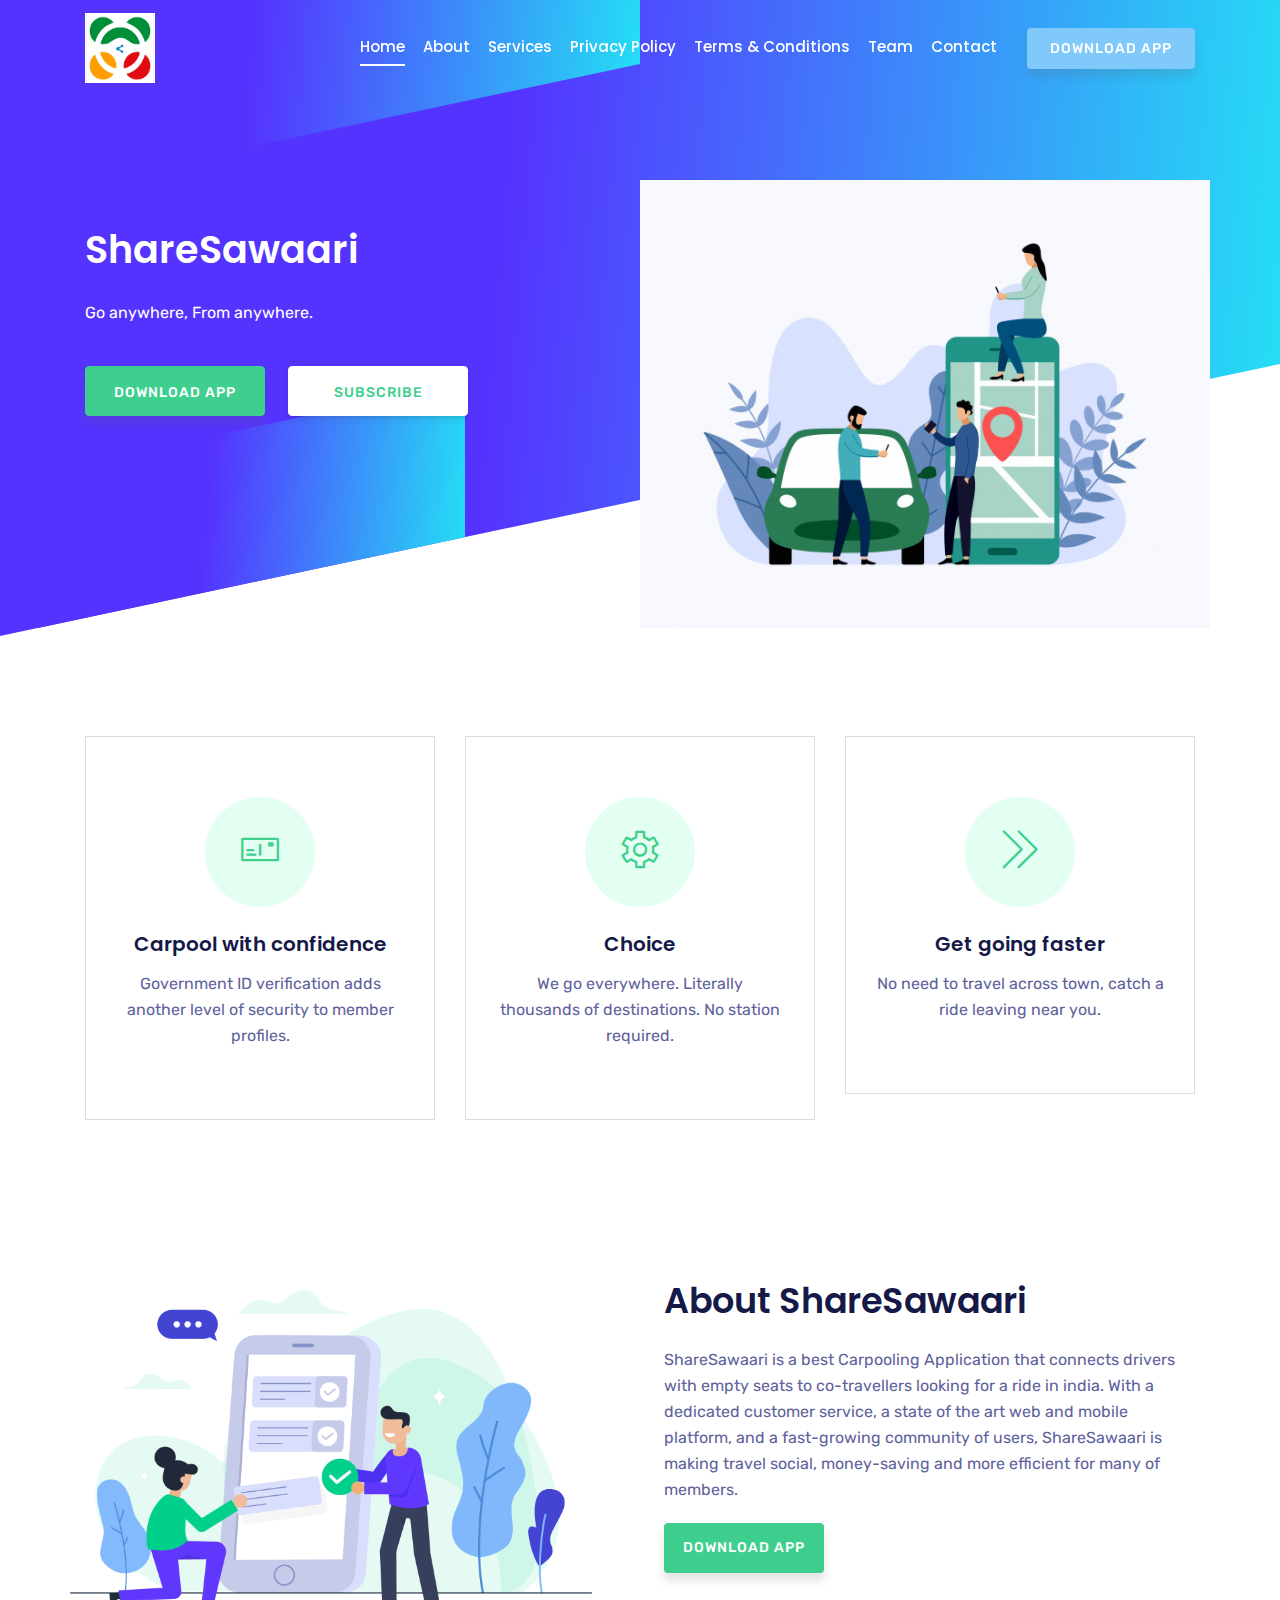
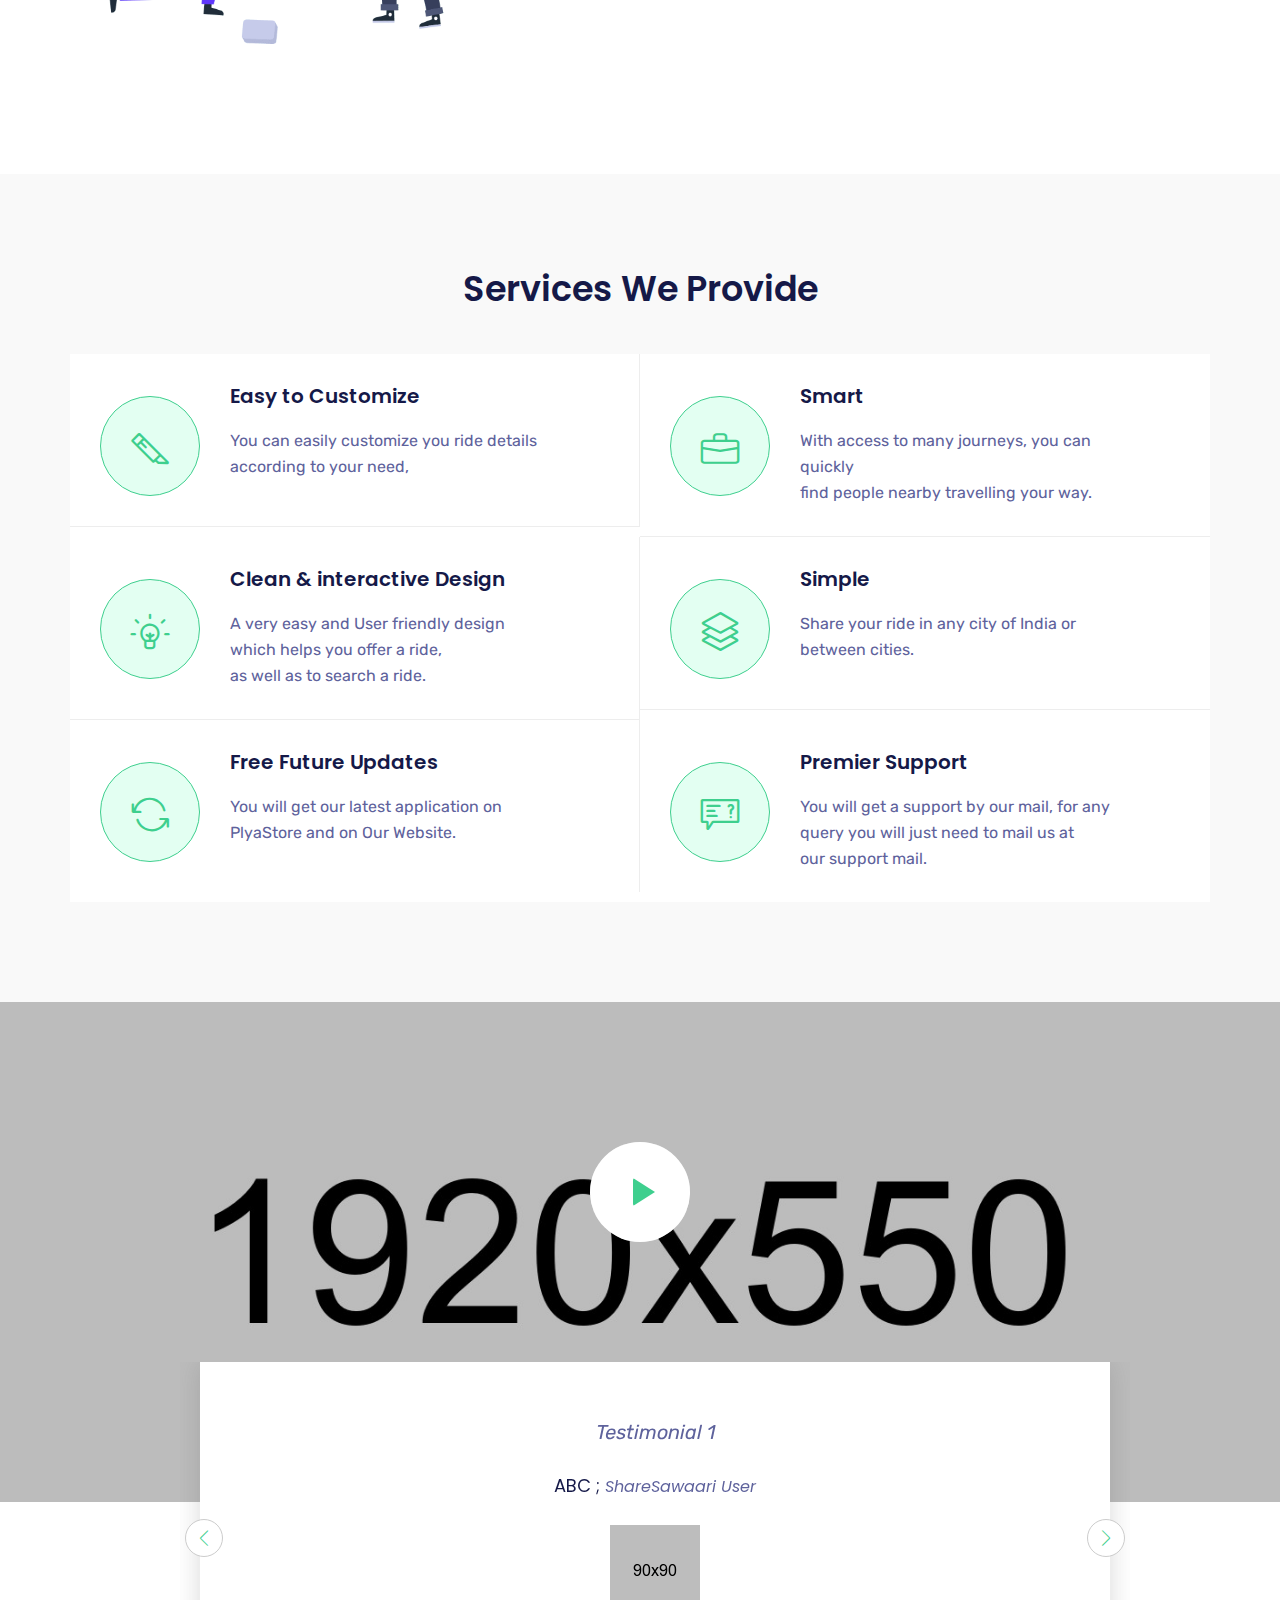
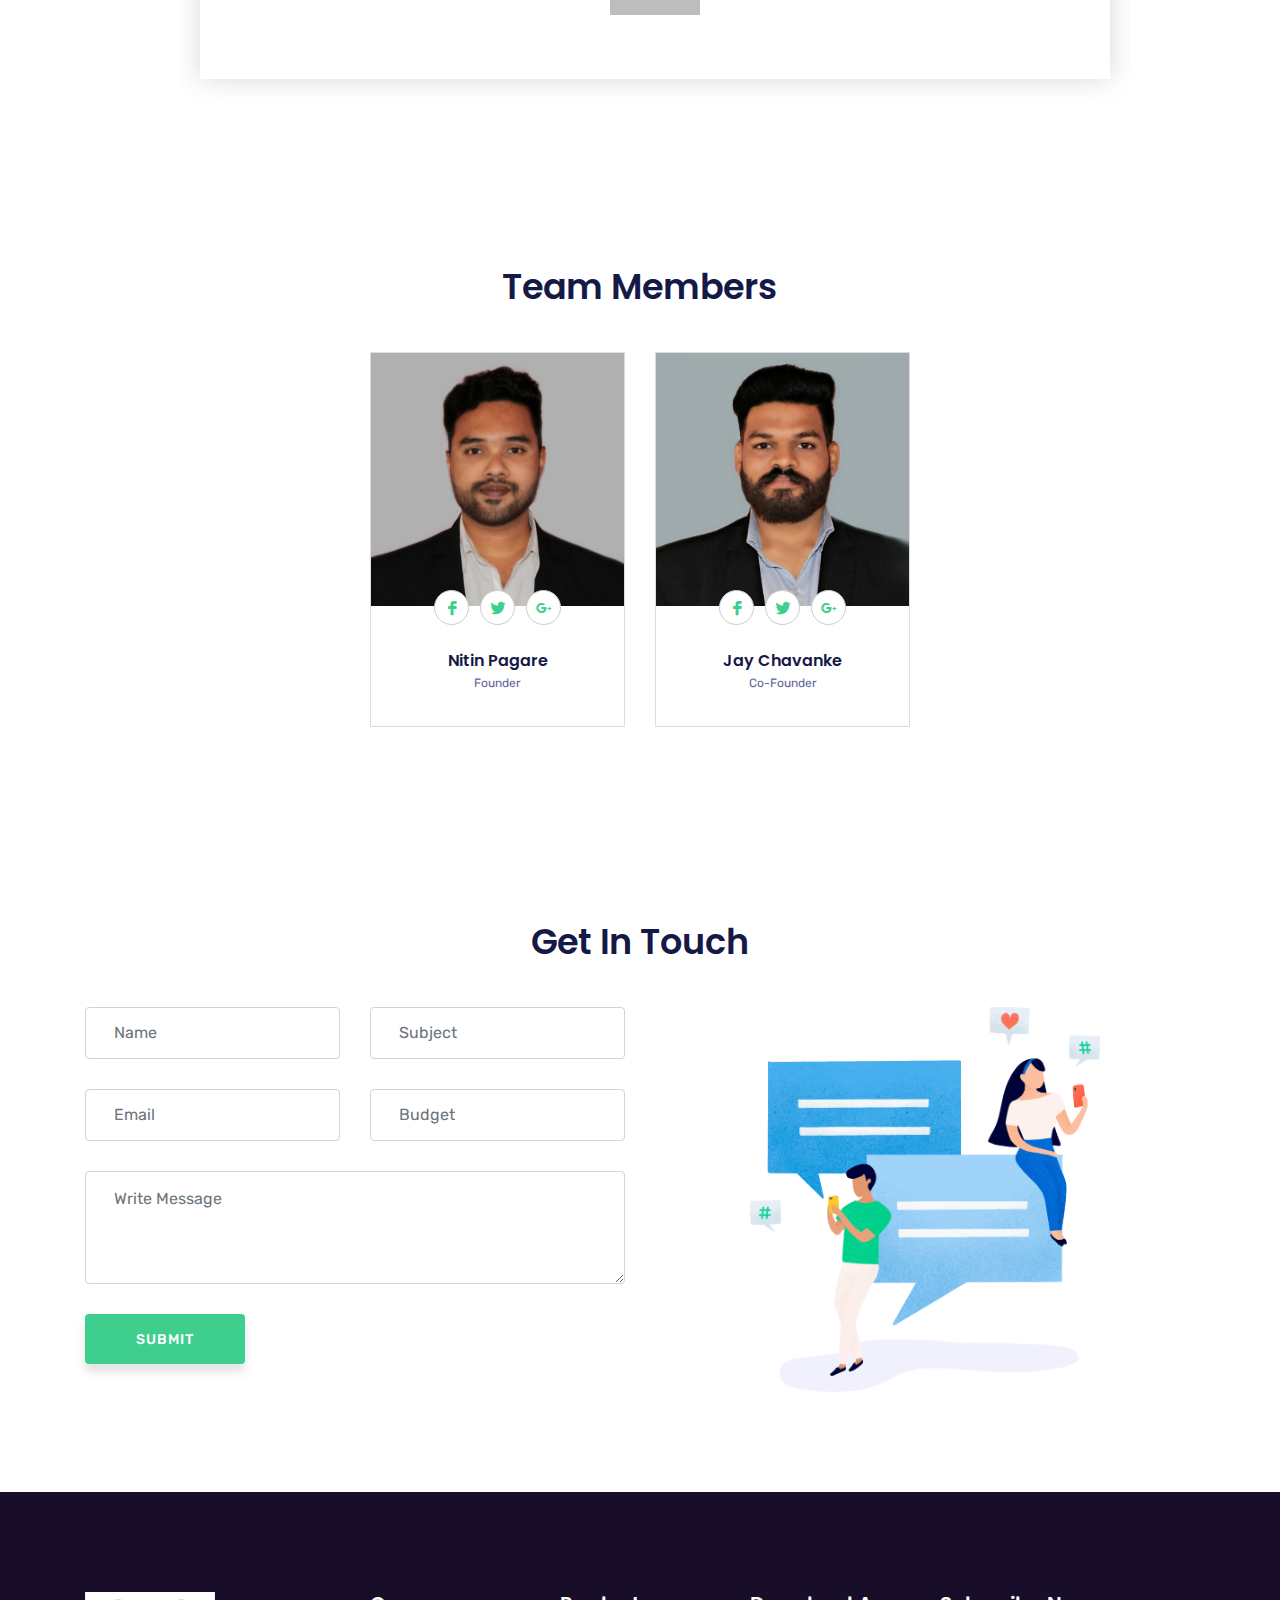
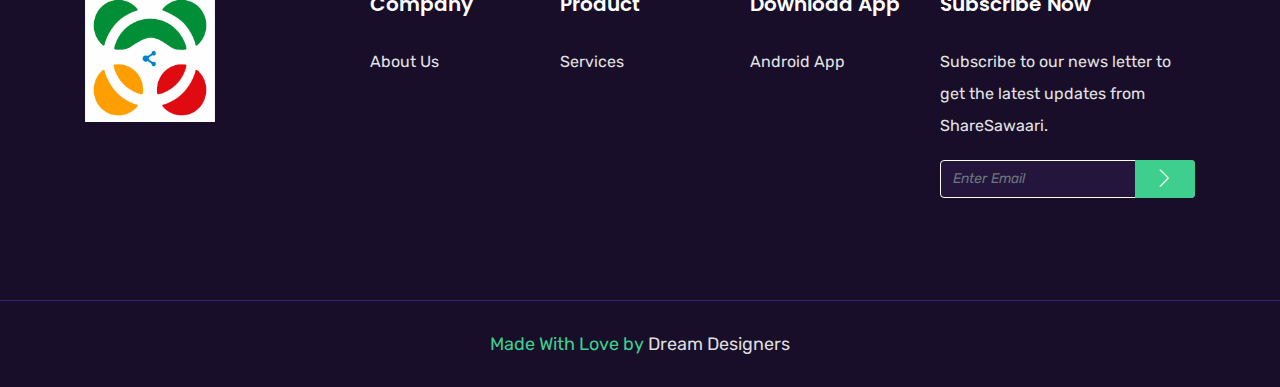
==== index.html @ f040a37f "Privacy Policy" ====
<!DOCTYPE html>
<html lang="en">
  <head>
    <!-- Required meta tags -->
    <meta charset="utf-8">
    <meta name="viewport" content="width=device-width, initial-scale=1, shrink-to-fit=no">
    <meta name="keywords" content="Bootstrap, Landing page, Template, Business, Service">
    <meta name="viewport" content="width=device-width, initial-scale=1, maximum-scale=1">
    <meta name="author" content="Grayrids">
    <title>ShareSawaari</title>
    <!--====== Favicon Icon ======-->
    <link rel="shortcut icon" href="img/Logo.jpg" type="image/png">
    <!-- Bootstrap CSS -->
    <link rel="stylesheet" href="css/bootstrap.min.css">
    <link rel="stylesheet" href="css/animate.css">
    <link rel="stylesheet" href="css/LineIcons.css">
    <link rel="stylesheet" href="css/owl.carousel.css">
    <link rel="stylesheet" href="css/owl.theme.css">
    <link rel="stylesheet" href="css/magnific-popup.css">
    <link rel="stylesheet" href="css/nivo-lightbox.css">
    <link rel="stylesheet" href="css/main.css">    
    <link rel="stylesheet" href="css/responsive.css">

  </head>
  
  <body>

    <!-- Header Section Start -->
    <header id="home" class="hero-area">    
      <div class="overlay">
        <span></span>
        <span></span>
      </div>
      <nav class="navbar navbar-expand-md bg-inverse fixed-top scrolling-navbar">
        <div class="container">
          <a href="index.html" class="navbar-brand"><img src="img/Logo.jpg" alt="ShareSawaari_Logo" height="70px" width="70px"></a>       
          <button class="navbar-toggler" type="button" data-toggle="collapse" data-target="#navbarCollapse" aria-controls="navbarCollapse" aria-expanded="false" aria-label="Toggle navigation">
            <i class="lni-menu"></i>
          </button>
          <div class="collapse navbar-collapse" id="navbarCollapse">
            <ul class="navbar-nav mr-auto w-100 justify-content-end">
              <li class="nav-item">
                <a class="nav-link page-scroll" href="#home">Home</a>
              </li>
              <li class="nav-item">
                <a class="nav-link page-scroll" href="#services">About</a>
              </li>  
              <li class="nav-item">
                <a class="nav-link page-scroll" href="#features">Services</a>
              </li>                            
              <li class="nav-item">
                <a class="nav-link page-scroll" href="#">Privacy Policy</a>
              </li>       
              <li class="nav-item">
                <a class="nav-link page-scroll" href="#">Terms & Conditions</a>
              </li>     
              <li class="nav-item">
                <a class="nav-link page-scroll" href="#team">Team</a>
              </li> 
              <!-- <li class="nav-item">
                <a class="nav-link page-scroll" href="#blog">Blog</a>
              </li>   -->
              <li class="nav-item">
                <a class="nav-link page-scroll" href="#contact">Contact</a>
              </li> 
              <li class="nav-item">
                <a class="btn btn-singin" href="#">Download App</a>
              </li>
            </ul>
          </div>
        </div>
      </nav>  
      <div class="container">      
        <div class="row space-100">
          <div class="col-lg-6 col-md-12 col-xs-12">
            <div class="contents">
              <h2 class="head-title">ShareSawaari</h2>
              <p>Go anywhere, From anywhere.</p>
              <div class="header-button">
                <a href="#" rel="nofollow" target="_blank" class="btn btn-border-filled">Download App</a>
                <a href="#footer-Content" rel="nofollow" target="" class="btn btn-border page-scroll">Subscribe</a>
              </div>
            </div>
          </div>
          <div class="col-lg-6 col-md-12 col-xs-12 p-0">
            <div class="intro-img">
              <img src="img/car-sharing-service-mobile-city-transportation-business-concept-illustration_114835-111.jpg" alt="">
            </div>            
          </div>
        </div> 
      </div>             
    </header>
    <!-- Header Section End --> 


    <!-- Services Section Start -->
    <section id="services" class="section">
      <div class="container">

        <div class="row">
          <!-- Start Col -->
          <div class="col-lg-4 col-md-6 col-xs-12">
            <div class="services-item text-center">
              <div class="icon">
                <i class="lni-postcard"></i>
              </div>
              <h4>Carpool with confidence</h4>
              <p>Government ID verification adds another level of security to member profiles.</p>
            </div>
          </div>
          <!-- End Col -->
          <!-- Start Col -->
          <div class="col-lg-4 col-md-6 col-xs-12">
            <div class="services-item text-center">
              <div class="icon">
                <i class="lni lni-cog"></i>
              </div>
              <h4>Choice</h4>
              <p>We go everywhere. Literally thousands of destinations. No station required.</p>
            </div>
          </div>
          <!-- End Col -->
          <!-- Start Col -->
          <div class="col-lg-4 col-md-6 col-xs-12">
            <div class="services-item text-center">
              <div class="icon">
              <i class="lni lni-angle-double-right"></i>
              </div>
              <h4>Get going faster</h4>
              <p>No need to travel across town, catch a ride leaving near you.</p>
            </div>
          </div>
          <!-- End Col -->

        </div>
      </div>
    </section>
    <!-- Services Section End -->



    <!-- Business Plan Section Start -->
    <section id="business-plan">
      <div class="container">

        <div class="row">
          <!-- Start Col -->
          <div class="col-lg-6 col-md-12 pl-0 pt-70 pr-5">
            <div class="business-item-img">
              <img src="img/business/business-img.png" class="img-fluid" alt="">
            </div>
          </div>
          <!-- End Col -->
          <!-- Start Col -->
          <div class="col-lg-6 col-md-12 pl-4">
            <div class="business-item-info">
              <h3>About ShareSawaari</h3>
              <p>ShareSawaari is a best Carpooling Application that connects drivers with empty seats to co-travellers looking for a ride in india. With a dedicated customer service, a state of the art web and mobile platform, and a fast-growing community of users, ShareSawaari is making travel social, money-saving and more efficient for many of members.</p>

              <a class="btn btn-common" href="#">Download App</a>
            </div>
          </div>
          <!-- End Col -->

        </div>
      </div>
    </section>
    <!-- Business Plan Section End -->



    <!-- Cool Fetatures Section Start -->
    <section id="features" class="section">
      <div class="container">
        <!-- Start Row -->
        <div class="row">
          <div class="col-lg-12">
            <div class="features-text section-header text-center">  
              <div>   
                <h2 class="section-title">Services We Provide</h2>
                <div class="desc-text">
                  <p></p>
                </div>
              </div> 
            </div>
          </div>

        </div>
        <!-- End Row -->
        <!-- Start Row -->
        <div class="row featured-bg">
         <!-- Start Col -->
          <div class="col-lg-6 col-md-6 col-xs-12 p-0">
             <!-- Start Fetatures -->
            <div class="feature-item featured-border1">
               <div class="feature-icon float-left">
                <i class="lni lni-slice"></i>
               </div>
               <div class="feature-info float-left">
                 <h4>Easy to Customize</h4>
                 <p>You can easily customize you ride details <br> according to your need,<br> </p>
               </div>
            </div>
            <!-- End Fetatures -->
          </div>
           <!-- End Col -->
          
         <!-- Start Col -->
          <div class="col-lg-6 col-md-6 col-xs-12 p-0">
             <!-- Start Fetatures -->
            <div class="feature-item featured-border2">
               <div class="feature-icon float-left">
                 <i class="lni-briefcase"></i>
               </div>
               <div class="feature-info float-left">
                 <h4>Smart</h4>
                 <p>With access to many journeys, you can quickly <br> find people nearby travelling your way.<br></p>
               </div>
            </div>
            <!-- End Fetatures -->
          </div>
           <!-- End Col -->
          
         <!-- Start Col -->
          <div class="col-lg-6 col-md-6 col-xs-12 p-0">
             <!-- Start Fetatures -->
            <div class="feature-item featured-border1">
               <div class="feature-icon float-left">
                 <i class="lni-invention"></i>
               </div>
               <div class="feature-info float-left">
                 <h4>Clean & interactive Design</h4>
                 <p>A very easy and User friendly design <br> which helps you offer a ride,<br> as well as to search a ride.</p>
               </div>
            </div>
            <!-- End Fetatures -->
          </div>
           <!-- End Col -->
          
         <!-- Start Col -->
          <div class="col-lg-6 col-md-6 col-xs-12 p-0">
             <!-- Start Fetatures -->
            <div class="feature-item featured-border2">
               <div class="feature-icon float-left">
                <i class="lni-layers"></i>
               </div>
               <div class="feature-info float-left">
                 <h4>Simple</h4>
                 <p>Share your ride in any city of India or <br> between cities. <br> </p>
                 <!-- Share your commute in any city of India or between cities.
                 If you have a car, split costs by offering carpools. If you don't have a car, use the system to find a carpool. -->
               </div>
            </div>
            <!-- End Fetatures -->
          </div>
           <!-- End Col -->
          
         <!-- Start Col -->
          <div class="col-lg-6 col-md-6 col-xs-12 p-0">
             <!-- Start Fetatures -->
            <div class="feature-item featured-border3">
               <div class="feature-icon float-left">
                 <i class="lni-reload"></i>
               </div>
               <div class="feature-info float-left">
                 <h4>Free Future Updates</h4>
                 <p>You will get our latest application on <br> PlyaStore and on Our Website. <br> </p>
               </div>
            </div>
            <!-- End Fetatures -->
          </div>
           <!-- End Col -->
          
         <!-- Start Col -->
          <div class="col-lg-6 col-md-6 col-xs-12 p-0">
             <!-- Start Fetatures -->
            <div class="feature-item">
               <div class="feature-icon float-left">
                 <i class="lni-support"></i>
               </div>
               <div class="feature-info float-left">
                 <h4>Premier Support</h4>
                 <p>You will get a support by our mail, for any <br> query you will just need to mail us at <br> our support mail.</p>
               </div>
            </div>
            <!-- End Fetatures -->
          </div>
           <!-- End Col -->
          

        </div>
        <!-- End Row -->
      </div>
    </section>
    <!-- Cool Fetatures Section End --> 


    <!-- Recent Showcase Section Start -->
    <!-- <section id="showcase">
      <div class="container-fluid right-position">
        <-- Start Row ->
        <div class="row gradient-bg">
          <div class="col-lg-12">
            <div class="showcase-text section-header text-center">  
              <div>   
                <h2 class="section-title">Recent Works</h2>
                <div class="desc-text">
                  <p>Lorem ipsum dolor sit amet, consectetur adipisicing elit, sed do</p>  
                  <p>eiusmod tempor incididunt ut labore et dolore.</p>
                </div>
              </div> 
            </div>
          </div>

        </div>
        <-- End Row ->
        <-- Start Row ->
        <div class="row justify-content-center showcase-area">
          <div class="col-lg-12 col-md-12 col-xs-12 pr-0">
            <div class="showcase-slider owl-carousel">
              <div class="item">
                <div class="screenshot-thumb">
                  <img src="img/showcase/01.jpg" class="img-fluid" alt="" />
                  <div class="hover-content text-center">
                    <div class="fancy-table">
                      <div class="table-cell">
                        <div class="single-text">
                          <p>Icon , Web</p>
                          <h5>Redesign Slack</h5>
                        </div>
                        <div class="zoom-icon">
                          <a class="lightbox" href="img/showcase/01.jpg"><i class="lni-zoom-in"></i></a>
                          <a href="#"><i class="lni-link"></i></a>
                        </div>
                      </div>
                    </div>
                  </div>

                </div>
              </div>
              <div class="item">
                <div class="screenshot-thumb">
                  <img src="img/showcase/02.jpg" class="img-fluid" alt="" />
                  <div class="hover-content text-center">
                    <div class="fancy-table">
                      <div class="table-cell">
                        <div class="single-text">
                          <p>Icon , Web</p>
                          <h5>Redesign Slack</h5>
                        </div>
                        <div class="zoom-icon">
                          <a class="lightbox" href="img/showcase/02.jpg"><i class="lni-zoom-in"></i></a>
                          <a href="#"><i class="lni-link"></i></a>
                        </div>
                      </div>
                    </div>
                  </div>
                </div>
              </div>
              <div class="item">
                <div class="screenshot-thumb">
                  <img src="img/showcase/03.jpg" class="img-fluid" alt="" />
                  <div class="hover-content text-center">
                    <div class="fancy-table">
                      <div class="table-cell">
                        <div class="single-text">
                          <p>Icon , Web</p>
                          <h5>Redesign Slack</h5>
                        </div>
                        <div class="zoom-icon">
                          <a class="lightbox" href="img/showcase/03.jpg"><i class="lni-zoom-in"></i></a>
                          <a href="#"><i class="lni-link"></i></a>
                        </div>
                      </div>
                    </div>
                  </div>
                </div>
              </div>
              <div class="item">
                <div class="screenshot-thumb">
                  <img src="img/showcase/04.jpg" class="img-fluid" alt="" />
                  <div class="hover-content text-center">
                    <div class="fancy-table">
                      <div class="table-cell">
                        <div class="single-text">
                          <p>Icon , Web</p>
                          <h5>Redesign Slack</h5>
                        </div>
                        <div class="zoom-icon">
                          <a class="lightbox" href="img/showcase/04.jpg"><i class="lni-zoom-in"></i></a>
                          <a href="#"><i class="lni-link"></i></a>
                        </div>
                      </div>
                    </div>
                  </div>
                </div>
              </div>
              <div class="item">
                <div class="screenshot-thumb">
                  <img src="img/showcase/05.jpg" class="img-fluid" alt="" />
                  <div class="hover-content text-center">
                    <div class="fancy-table">
                      <div class="table-cell">
                        <div class="single-text">
                          <p>Icon , Web</p>
                          <h5>Redesign Slack</h5>
                        </div>
                        <div class="zoom-icon">
                          <a class="lightbox" href="img/showcase/05.jpg"><i class="lni-zoom-in"></i></a>
                          <a href="#"><i class="lni-link"></i></a>
                        </div>
                      </div>
                    </div>
                  </div>
                </div>
              </div>
              <div class="item">
                <div class="screenshot-thumb">
                  <img src="img/showcase/01.jpg" class="img-fluid" alt="" />
                  <div class="hover-content text-center">
                    <div class="fancy-table">
                      <div class="table-cell">
                        <div class="single-text">
                          <p>Icon , Web</p>
                          <h5>Redesign Slack</h5>
                        </div>
                        <div class="zoom-icon">
                          <a class="lightbox" href="img/showcase/01.jpg"><i class="lni-zoom-in"></i></a>
                          <a href="#"><i class="lni-link"></i></a>
                        </div>
                      </div>
                    </div>
                  </div>

                </div>
              </div>
              <div class="item">
                <div class="screenshot-thumb">
                  <img src="img/showcase/02.jpg" class="img-fluid" alt="" />
                  <div class="hover-content text-center">
                    <div class="fancy-table">
                      <div class="table-cell">
                        <div class="single-text">
                          <p>Icon , Web</p>
                          <h5>Redesign Slack</h5>
                        </div>
                        <div class="zoom-icon">
                          <a class="lightbox" href="img/showcase/02.jpg"><i class="lni-zoom-in"></i></a>
                          <a href="#"><i class="lni-link"></i></a>
                        </div>
                      </div>
                    </div>
                  </div>
                </div>
              </div>
              <div class="item">
                <div class="screenshot-thumb">
                  <img src="img/showcase/03.jpg" class="img-fluid" alt="" />
                  <div class="hover-content text-center">
                    <div class="fancy-table">
                      <div class="table-cell">
                        <div class="single-text">
                          <p>Icon , Web</p>
                          <h5>Redesign Slack</h5>
                        </div>
                        <div class="zoom-icon">
                          <a class="lightbox" href="img/showcase/03.jpg"><i class="lni-zoom-in"></i></a>
                          <a href="#"><i class="lni-link"></i></a>
                        </div>
                      </div>
                    </div>
                  </div>
                </div>
              </div>
              <div class="item">
                <div class="screenshot-thumb">
                  <img src="img/showcase/04.jpg" class="img-fluid" alt="" />
                  <div class="hover-content text-center">
                    <div class="fancy-table">
                      <div class="table-cell">
                        <div class="single-text">
                          <p>Icon , Web</p>
                          <h5>Redesign Slack</h5>
                        </div>
                        <div class="zoom-icon">
                          <a class="lightbox" href="img/showcase/04.jpg"><i class="lni-zoom-in"></i></a>
                          <a href="#"><i class="lni-link"></i></a>
                        </div>
                      </div>
                    </div>
                  </div>
                </div>
              </div>
              <div class="item">
                <div class="screenshot-thumb">
                  <img src="img/showcase/05.jpg" class="img-fluid" alt="" />
                  <div class="hover-content text-center">
                    <div class="fancy-table">
                      <div class="table-cell">
                        <div class="single-text">
                          <p>Icon , Web</p>
                          <h5>Redesign Slack</h5>
                        </div>
                        <div class="zoom-icon">
                          <a class="lightbox" href="img/showcase/05.jpg"><i class="lni-zoom-in"></i></a>
                          <a href="#"><i class="lni-link"></i></a>
                        </div>
                      </div>
                    </div>
                  </div>
                </div>
              </div>
              <div class="item">
                <div class="screenshot-thumb">
                  <img src="img/showcase/01.jpg" class="img-fluid" alt="" />
                  <div class="hover-content text-center">
                    <div class="fancy-table">
                      <div class="table-cell">
                        <div class="single-text">
                          <p>Icon , Web</p>
                          <h5>Redesign Slack</h5>
                        </div>
                        <div class="zoom-icon">
                          <a class="lightbox" href="img/showcase/01.jpg"><i class="lni-zoom-in"></i></a>
                          <a href="#"><i class="lni-link"></i></a>
                        </div>
                      </div>
                    </div>
                  </div>

                </div>
              </div>
              <div class="item">
                <div class="screenshot-thumb">
                  <img src="img/showcase/02.jpg" class="img-fluid" alt="" />
                  <div class="hover-content text-center">
                    <div class="fancy-table">
                      <div class="table-cell">
                        <div class="single-text">
                          <p>Icon , Web</p>
                          <h5>Redesign Slack</h5>
                        </div>
                        <div class="zoom-icon">
                          <a class="lightbox" href="img/showcase/01.jpg"><i class="lni-zoom-in"></i></a>
                          <a href="#"><i class="lni-link"></i></a>
                        </div>
                      </div>
                    </div>
                  </div>
                </div>
              </div>
              <div class="item">
                <div class="screenshot-thumb">
                  <img src="img/showcase/03.jpg" class="img-fluid" alt="" />
                  <div class="hover-content text-center">
                    <div class="fancy-table">
                      <div class="table-cell">
                        <div class="single-text">
                          <p>Icon , Web</p>
                          <h5>Redesign Slack</h5>
                        </div>
                        <div class="zoom-icon">
                          <a class="lightbox" href="img/showcase/01.jpg"><i class="lni-zoom-in"></i></a>
                          <a href="#"><i class="lni-link"></i></a>
                        </div>
                      </div>
                    </div>
                  </div>
                </div>
              </div>
              <div class="item">
                <div class="screenshot-thumb">
                  <img src="img/showcase/04.jpg" class="img-fluid" alt="" />
                  <div class="hover-content text-center">
                    <div class="fancy-table">
                      <div class="table-cell">
                        <div class="single-text">
                          <p>Icon , Web</p>
                          <h5>Redesign Slack</h5>
                        </div>
                        <div class="zoom-icon">
                          <a class="lightbox" href="img/showcase/01.jpg"><i class="lni-zoom-in"></i></a>
                          <a href="#"><i class="lni-link"></i></a>
                        </div>
                      </div>
                    </div>
                  </div>
                </div>
              </div>
              <div class="item">
                <div class="screenshot-thumb">
                  <img src="img/showcase/05.jpg" class="img-fluid" alt="" />
                  <div class="hover-content text-center">
                    <div class="fancy-table">
                      <div class="table-cell">
                        <div class="single-text">
                          <p>Icon , Web</p>
                          <h5>Redesign Slack</h5>
                        </div>
                        <div class="zoom-icon">
                          <a class="lightbox" href="img/showcase/01.jpg"><i class="lni-zoom-in"></i></a>
                          <a href="#"><i class="lni-link"></i></a>
                        </div>
                      </div>
                    </div>
                  </div>
                </div>
              </div>
              <div class="item">
                <div class="screenshot-thumb">
                  <img src="img/showcase/01.jpg" class="img-fluid" alt="" />
                  <div class="hover-content text-center">
                    <div class="fancy-table">
                      <div class="table-cell">
                        <div class="single-text">
                          <p>Icon , Web</p>
                          <h5>Redesign Slack</h5>
                        </div>
                        <div class="zoom-icon">
                          <a class="lightbox" href="img/showcase/01.jpg"><i class="lni-zoom-in"></i></a>
                          <a href="#"><i class="lni-link"></i></a>
                        </div>
                      </div>
                    </div>
                  </div>

                </div>
              </div>
              <div class="item">
                <div class="screenshot-thumb">
                  <img src="img/showcase/02.jpg" class="img-fluid" alt="" />
                  <div class="hover-content text-center">
                    <div class="fancy-table">
                      <div class="table-cell">
                        <div class="single-text">
                          <p>Icon , Web</p>
                          <h5>Redesign Slack</h5>
                        </div>
                        <div class="zoom-icon">
                          <a class="lightbox" href="img/showcase/01.jpg"><i class="lni-zoom-in"></i></a>
                          <a href="#"><i class="lni-link"></i></a>
                        </div>
                      </div>
                    </div>
                  </div>
                </div>
              </div>
              <div class="item">
                <div class="screenshot-thumb">
                  <img src="img/showcase/03.jpg" class="img-fluid" alt="" />
                  <div class="hover-content text-center">
                    <div class="fancy-table">
                      <div class="table-cell">
                        <div class="single-text">
                          <p>Icon , Web</p>
                          <h5>Redesign Slack</h5>
                        </div>
                        <div class="zoom-icon">
                          <a class="lightbox" href="img/showcase/01.jpg"><i class="lni-zoom-in"></i></a>
                          <a href="#"><i class="lni-link"></i></a>
                        </div>
                      </div>
                    </div>
                  </div>
                </div>
              </div>
              <div class="item">
                <div class="screenshot-thumb">
                  <img src="img/showcase/04.jpg" class="img-fluid" alt="" />
                  <div class="hover-content text-center">
                    <div class="fancy-table">
                      <div class="table-cell">
                        <div class="single-text">
                          <p>Icon , Web</p>
                          <h5>Redesign Slack</h5>
                        </div>
                        <div class="zoom-icon">
                          <a class="lightbox" href="img/showcase/01.jpg"><i class="lni-zoom-in"></i></a>
                          <a href="#"><i class="lni-link"></i></a>
                        </div>
                      </div>
                    </div>
                  </div>
                </div>
              </div>
              <div class="item">
                <div class="screenshot-thumb">
                  <img src="img/showcase/05.jpg" class="img-fluid" alt="" />
                  <div class="hover-content text-center">
                    <div class="fancy-table">
                      <div class="table-cell">
                        <div class="single-text">
                          <p>Icon , Web</p>
                          <h5>Redesign Slack</h5>
                        </div>
                        <div class="zoom-icon">
                          <a class="lightbox" href="img/showcase/01.jpg"><i class="lni-zoom-in"></i></a>
                          <a href="#"><i class="lni-link"></i></a>
                        </div>
                      </div>
                    </div>
                  </div>
                </div>
              </div>
             

              
            </div>
          </div>
        </div>
        <-- End Row ->
      </div>
    </section> -->
    <!-- Recent Showcase Section End --> 

    <!-- Our Pricing Plan Section Start -->
    <!-- <section id="pricing" class="section">
      <div class="container">
        <-- Start Row ->
        <div class="row">
          <div class="col-lg-12">
            <div class="pricing-text section-header text-center">  
              <div>   
                <h2 class="section-title">Pricing Plans</h2>
                <div class="desc-text">
                  <p>Lorem ipsum dolor sit amet, consectetur adipisicing elit, sed do</p>  
                  <p>eiusmod tempor incididunt ut labore et dolore.</p>
                </div>
              </div> 
            </div>
          </div>

        </div>
        <-- End Row ->
        <!- Start Row ->
        <div class="row pricing-tables">
         <--  Start Col ->
          <div class="col-lg-4 col-md-4 col-xs-12">
            <div class="pricing-table text-center">
              <div class="pricing-details">
                <h3>Free</h3>
                <h1><span>$</span>00</h1>
                <ul>
                  <li>Free Instalation</li>
                  <li>500MB Storage</li>
                  <li>Single User</li>
                  <li>5 GB Bandwith</li>
                  <li>Minimal Features</li>
                  <li>No Dashboard</li>
                </ul>
              </div>
              <div class="plan-button">
                <a href="#" class="btn btn-border">Purchase</a>
              </div>
            </div>
          </div>
           <!-  End Col ->
         <--  Start Col ->
          <div class="col-lg-4 col-md-4 col-xs-12">
            <div class="pricing-table text-center">
              <div class="pricing-details">
                <h3>standard</h3>
                <h1><span>$</span>19.99</h1>
                <ul>
                  <li>Free Instalation</li>
                  <li>2 GB Storage</li>
                  <li>Upto 2 users</li>
                  <li>50 GB Bandwith</li>
                  <li>All Features</li>
                  <li>Sales Dashboard</li>                  
                </ul>
              </div>
              <div class="plan-button">
                <a href="#" class="btn btn-common">Purchase</a>
              </div>
            </div>
          </div>
           <--  End Col ->
         <--  Start Col ->
          <div class="col-lg-4 col-md-4 col-xs-12">
            <div class="pricing-table text-center">
              <div class="pricing-details">
                <h3>Business</h3>
                <h1><span>$</span>29.99</h1>
                <ul>
                  <li>Free Instalation</li>
                  <li>5 GB Storage</li>
                  <li>Upto 4 users</li>
                  <li>100 GB Bandwith</li>
                  <li>All Features</li>
                  <li>Sales Dashboard</li>
                </ul>
              </div>
              <div class="plan-button">
                <a href="#" class="btn btn-border">Purchase</a>
              </div>
            </div>
          </div>
           <--  End Col ->

        </div>
        !-- End Row ->
      </div>
    </section> -->
    <!-- Our Pricing Plan Section End --> 

    <!-- Client Testimoninals Section Start -->
    <section id="testimonial" class="section">
      <div class="container right-position">
        <!-- Start Row -->
        <div class="row">
          <div class="col-md-12 col-sm-12">
            <div class="video-promo-content text-center">

              <a id="play-video" class="video-play-button video-popup" href="#youtube">
                <span></span>
              </a>

            </div>
          </div>
        </div>
        <!-- End Row -->
        <!-- Start Row -->
        <div class="row justify-content-center testimonial-area">
          <div class="col-lg-10 col-md-12 col-sm-12 col-xs-12 pr-20 pl-20" style="overflow: hidden;padding-bottom: 60px">
            <div id="client-testimonial" class="text-center owl-carousel">
              <!-- <div class="item">
                <div class="testimonial-item">
                  <div class="content-inner">
                    <p class="description">Appropriately implement one-to-one catalysts for change <br> vis-a-vis wireless catalysts for change. Enthusiastically architect <br> adaptive e-tailers after sustainable total linkage. Appropriately <br> implement one-to-one catalysts for change.</p>
                    <div class="author-info">
                      <h5>Tahmina Anny ; <span> UIdeck Customer</span></h5>
                    </div>
                  </div>
                  <div class="client-thumb">
                    <img src="img/testimonial/01.png" alt="">
                  </div>
                </div>
              </div>
              <div class="item">
                <div class="testimonial-item">
                  <div class="content-inner">
                    <p class="description">Appropriately implement one-to-one catalysts for change <br> vis-a-vis wireless catalysts for change. Enthusiastically architect <br> adaptive e-tailers after sustainable total linkage. Appropriately <br> implement one-to-one catalysts for change.</p>
                    <div class="author-info">
                      <h5>Tahmina Anny ; <span> UIdeck Customer</span></h5>
                    </div>
                  </div>
                  <div class="client-thumb">
                    <img src="img/testimonial/01.png" alt="">
                  </div>
                </div>
              </div>
              <div class="item">
                <div class="testimonial-item">
                  <div class="content-inner">
                    <p class="description">Appropriately implement one-to-one catalysts for change <br> vis-a-vis wireless catalysts for change. Enthusiastically architect <br> adaptive e-tailers after sustainable total linkage. Appropriately <br> implement one-to-one catalysts for change.</p>
                    <div class="author-info">
                      <h5>Tahmina Anny ; <span> UIdeck Customer</span></h5>
                    </div>
                  </div>
                  <div class="client-thumb">
                    <img src="img/testimonial/01.png" alt="">
                  </div>
                </div>
              </div>
              <div class="item">
                <div class="testimonial-item">
                  <div class="content-inner">
                    <p class="description">Appropriately implement one-to-one catalysts for change <br> vis-a-vis wireless catalysts for change. Enthusiastically architect <br> adaptive e-tailers after sustainable total linkage. Appropriately <br> implement one-to-one catalysts for change.</p>
                    <div class="author-info">
                      <h5>Tahmina Anny ; <span> UIdeck Customer</span></h5>
                    </div>
                  </div>
                  <div class="client-thumb">
                    <img src="img/testimonial/01.png" alt="">
                  </div>
                </div>
              </div> -->
              <div class="item">
                <div class="testimonial-item">
                  <div class="content-inner">
                    <p class="description">Testimonial 1</p>
                    <div class="author-info">
                      <h5>ABC ; <span> ShareSawaari User</span></h5>
                    </div>
                  </div>
                  <div class="client-thumb">
                    <img src="img/testimonial/01.png" alt="">
                  </div>
                </div>
              </div>
              <div class="item">
                <div class="testimonial-item">
                  <div class="content-inner">
                    <p class="description">Testimonial 2</p>
                    <div class="author-info">
                      <h5>XYZ ; <span> ShareSawaari User</span></h5>
                    </div>
                  </div>
                  <div class="client-thumb">
                    <img src="img/testimonial/01.png" alt="">
                  </div>
                </div>
              </div>

            </div>
          </div>
        </div>
        <!-- End Row -->
      </div>
    </section>
    <!-- Client Testimoninals Section End --> 


    <!-- Team section Start -->
    <section id="team" class="section">
      <div class="container">
        <!-- Start Row -->
        <div class="row">
          <div class="col-lg-12">
            <div class="team-text section-header text-center">  
              <div>   
                <h2 class="section-title">Team Members</h2>
                <div class="desc-text">
                  <p></p>  
                  <p></p>
                </div>
              </div> 
            </div>
          </div>

        </div>
        <!-- End Row -->
        <!-- Start Row -->
        <div class="row">
          <!-- Start Col -->
          <div class="col-lg-3 col-md-6 col-xs-12">
            <!-- <div class="single-team">
              <div class="team-thumb">
                <img src="img/team/01.jpg" class="img-fluid" alt="">
              </div>

              <div class="team-details">
              <div class="team-social-icons">
                  <ul class="social-list">
                    <li><a href="#"><i class="lni-facebook-filled"></i></a></li>
                    <li><a href="#"><i class="lni-twitter-filled"></i></a></li>
                    <li><a href="#"><i class="lni-google-plus"></i></a></li>
                  </ul>
                </div> 
                <div class="team-inner text-center">
                  <h5 class="team-title">Patric Green</h5>
                  <p>Lead Designer</p>
                </div>
              </div>
            </div> -->
          </div>
          <!-- Start Col -->
 
          <!-- Start Col -->
          <div class="col-lg-3 col-md-6 col-xs-12">
            <div class="single-team">
              <div class="team-thumb">
                <img src="img/team/02.jpg" class="img-fluid" alt="">
              </div>

              <div class="team-details">
              <div class="team-social-icons">
                  <ul class="social-list">
                    <li><a href="#"><i class="lni-facebook-filled"></i></a></li>
                    <li><a href="#"><i class="lni-twitter-filled"></i></a></li>
                    <li><a href="#"><i class="lni-google-plus"></i></a></li>
                  </ul>
                </div>
                <div class="team-inner text-center">
                  <h5 class="team-title">Nitin Pagare</h5>
                  <p>Founder</p>
                </div>
              </div>
            </div>
          </div>
          <!-- Start Col -->
 
          <!-- Start Col -->
          <div class="col-lg-3 col-md-6 col-xs-12">
            <div class="single-team">
              <div class="team-thumb">
                <img src="img/team/03.jpg" class="img-fluid" alt="">
              </div>

              <div class="team-details">
              <div class="team-social-icons">
                  <ul class="social-list">
                    <li><a href="#"><i class="lni-facebook-filled"></i></a></li>
                    <li><a href="#"><i class="lni-twitter-filled"></i></a></li>
                    <li><a href="#"><i class="lni-google-plus"></i></a></li>
                  </ul>
                </div>
                <div class="team-inner text-center">
                  <h5 class="team-title">Jay Chavanke</h5>
                  <p>Co-Founder</p>
                </div>
              </div>
            </div>
          </div>
          <!-- Start Col -->
 
          <!-- Start Col -->
          <div class="col-lg-3 col-md-6 col-xs-12">
            <!-- <div class="single-team">
              <div class="team-thumb">
                <img src="img/team/04.jpg" class="img-fluid" alt="">
              </div>

              <div class="team-details">
                <div class="team-social-icons">
                  <ul class="social-list">
                    <li><a href="#"><i class="lni-facebook-filled"></i></a></li>
                    <li><a href="#"><i class="lni-twitter-filled"></i></a></li>
                    <li><a href="#"><i class="lni-google-plus"></i></a></li>
                  </ul>
                </div>
                <div class="team-inner text-center">
                  <h5 class="team-title">Mark Parker</h5>
                  <p>Support Engineer</p>
                </div>
              </div>
            </div> -->
          </div>
          <!-- Start Col -->
 

        </div>
        <!-- End Row -->
      </div>
    </section>
    <!-- Team section End -->


    <!-- Blog Section -->
    <!-- <section id="blog" class="section">
      <-- Container Starts ->
      <div class="container">
        <-- Start Row ->
        <div class="row">
          <div class="col-lg-12">
            <div class="blog-text section-header text-center">  
              <div>   
                <h2 class="section-title">Latest Blog Posts</h2>
                <div class="desc-text">
                  <p>Lorem ipsum dolor sit amet, consectetur adipisicing elit, sed do</p>  
                  <p>eiusmod tempor incididunt ut labore et dolore.</p>
                </div>
              </div> 
            </div>
          </div>

        </div>
        <-- End Row ->
        <-- Start Row ->
        <div class="row">
          <-- Start Col ->
          <div class="col-lg-4 col-md-6 col-xs-12 blog-item">
            <!- Blog Item Starts --
            <div class="blog-item-wrapper">
              <div class="blog-item-img">
                <a href="single-post.html">
                  <img src="img/blog/01.jpg" class="img-fluid" alt="">
                </a>             
              </div>
              <div class="blog-item-text"> 
                <h3><a href="single-post.html">How Slick Will Transform  <br>Your Business</a></h3>
                <p>Lorem Ipsum is simply dummy text of the printing and typesetting industry. Lorem Ipsum has been the industry.</p>
                <a href="" class="read-more">5 Min read</a>
              </div>
              <div class="author">
                <span class="name"><i class="lni-user"></i><a href="#">Posted by Admin</a></span>
                <span class="date float-right"><i class="lni-calendar"></i><a href="#">10 April, 2020</a></span>
              </div>
            </div>
            <-- Blog Item Wrapper Ends--
          </div>
          <!- End Col --
          <-- Start Col --
          <div class="col-lg-4 col-md-6 col-xs-12 blog-item">
            <-- Blog Item Starts ->
            <div class="blog-item-wrapper">
              <div class="blog-item-img">
                <a href="single-post.html">
                  <img src="img/blog/02.jpg" class="img-fluid" alt="">
                </a>             
              </div>
              <div class="blog-item-text"> 
                <h3><a href="single-post.html">Growth Techniques for  <br>New Startups</a></h3>
                <p>Lorem Ipsum is simply dummy text of the printing and typesetting industry. Lorem Ipsum has been the industry.</p>
                <a href="" class="read-more">5 Min read</a>
              </div>
              <div class="author">
                <span class="name"><i class="lni-user"></i><a href="#">Posted by Admin</a></span>
                <span class="date float-right"><i class="lni-calendar"></i><a href="#">10 April, 2020</a></span>
              </div>
            </div>
            <!- Blog Item Wrapper Ends--
          </div>
          <-- End Col --
          <-- Start Col --
          <div class="col-lg-4 col-md-6 col-xs-12 blog-item">
            <-- Blog Item Starts --
            <div class="blog-item-wrapper">
              <div class="blog-item-img">
                <a href="single-post.html">
                  <img src="img/blog/03.jpg" class="img-fluid" alt="">
                </a>             
              </div>
              <div class="blog-item-text"> 
                <h3><a href="single-post.html">Writing Professional <br>Emails to Customers</a></h3>
                <p>Lorem Ipsum is simply dummy text of the printing and typesetting industry. Lorem Ipsum has been the industry.</p>
                <a href="" class="read-more">5 Min read</a>
              </div>
              <div class="author">
                <span class="name"><i class="lni-user"></i><a href="#">Posted by Admin</a></span>
                <span class="date float-right"><i class="lni-calendar"></i><a href="#">10 April, 2020</a></span>
              </div>
            </div>
            <!- Blog Item Wrapper Ends--
          </div>
          <!- End Col --

        </div>
        <!- End Row --
      </div>
    </section> -->
    <!-- blog Section End -->

    <!-- Contact Us Section -->
    <section id="contact" class="section">
      <!-- Container Starts -->
      <div class="container">
        <!-- Start Row -->
        <div class="row">
          <div class="col-lg-12">
            <div class="contact-text section-header text-center">  
              <div>   
                <h2 class="section-title">Get In Touch</h2>
                <div class="desc-text">
                  <p></p>  
                  <p></p>
                </div>
              </div> 
            </div>
          </div>

        </div>
        <!-- End Row -->
        <!-- Start Row -->
        <div class="row">
          <!-- Start Col -->
          <div class="col-lg-6 col-md-12">
          <form id="contactForm">
            <div class="row">
              <div class="col-md-6">
                <div class="form-group">
                  <input type="text" class="form-control" id="name" name="name" placeholder="Name" required data-error="Please enter your name">
                  <div class="help-block with-errors"></div>
                </div>                                 
              </div>
              <div class="col-md-6">
                <div class="form-group">
                  <input type="text" placeholder="Subject" id="msg_subject" class="form-control" name="msg_subject" required data-error="Please enter your subject">
                  <div class="help-block with-errors"></div>
                </div> 
              </div>
              <div class="col-md-6">
                <div class="form-group">
                  <input type="text" class="form-control" id="email" name="email" placeholder="Email" required data-error="Please enter your Email">
                  <div class="help-block with-errors"></div>
                </div>                                 
              </div>
              <div class="col-md-6">
                <div class="form-group">
                  <input type="text" placeholder="Budget" id="budget" class="form-control" name="budget" required data-error="Please enter your Budget">
                  <div class="help-block with-errors"></div>
                </div> 
              </div>
              <div class="col-md-12">
                <div class="form-group"> 
                  <textarea class="form-control" id="message"  name="message" placeholder="Write Message" rows="4" data-error="Write your message" required></textarea>
                  <div class="help-block with-errors"></div>
                </div>
                <div class="submit-button">
                  <button class="btn btn-common" id="submit" type="submit">Submit</button>
                  <div id="msgSubmit" class="h3 hidden"></div> 
                  <div class="clearfix"></div> 
                </div>
              </div>
            </div>            
          </form>
          </div>
          <!-- End Col -->
          <!-- Start Col -->
          <div class="col-lg-1">
            
          </div>
          <!-- End Col -->
          <!-- Start Col -->
          <div class="col-lg-4 col-md-12">
            <div class="contact-img">
              <img src="img/contact/01.png" class="img-fluid" alt="">
            </div>
          </div>
          <!-- End Col -->
          <!-- Start Col -->
          <div class="col-lg-1">
          </div>
          <!-- End Col -->

        </div>
        <!-- End Row -->
      </div>
    </section>
    <!-- Contact Us Section End -->

    <!------------------------ Policies_Code ------------------------>
    
 
    <!--------------------  Policies_end ------------------------>
    <!-- Footer Section Start -->
    <footer>
      <!-- Footer Area Start -->
      <section id="footer-Content">
        <div class="container">
          <!-- Start Row -->
          <div class="row">

          <!-- Start Col -->
            <div class="col-lg-3 col-md-6 col-sm-6 col-xs-6 col-mb-12">
              
              <div class="">
               <img src="img/Logo.jpg" alt="ShareSawaari_Logo" height="130px" width="130px">
              </div>
            </div>
             <!-- End Col -->
              <!-- Start Col -->
            <div class="col-lg-2 col-md-6 col-sm-6 col-xs-6 col-mb-12">
              <div class="widget">
                <h3 class="block-title">Company</h3>
                <ul class="menu">
                  <li><a href="#services">  About Us</a></li>
                  <!-- <li><a href="#">- Career</a></li>
                  <li><a href="#">- Blog</a></li>
                  <li><a href="#">- Press</a></li> -->
                </ul>
              </div>
            </div>
             <!-- End Col -->
              <!-- Start Col -->
            <div class="col-lg-2 col-md-6 col-sm-6 col-xs-6 col-mb-12">
              <div class="widget">
                <h3 class="block-title">Product</h3>
                <ul class="menu">
                  <li><a href="#features">  Services</a></li>
                  <!-- <li><a href="#">- Enterprise</a></li>
                  <li><a href="#">- Price</a></li>
                  <li><a href="#">- Scurity</a></li>
                  <li><a href="#">- Why SLICK?</a></li> -->
                </ul>
              </div>
            </div>
             <!-- End Col -->
              <!-- Start Col -->
            <div class="col-lg-2 col-md-6 col-sm-6 col-xs-6 col-mb-12">
              <div class="widget">
                <h3 class="block-title">Download App</h3>
                <ul class="menu">
                  <li><a href="#">  Android App</a></li>
                  <!-- <li><a href="#">- IOS App</a></li>
                  <li><a href="#">- Windows App</a></li>
                  <li><a href="#">- Play Store</a></li>
                  <li><a href="#">- IOS Store</a></li> -->
                </ul>
              </div>
            </div>
             <!-- End Col -->
              <!-- Start Col -->
            <div class="col-lg-3 col-md-6 col-sm-6 col-xs-6 col-mb-12">
              <div class="widget">
                <h3 class="block-title">Subscribe Now</h3>
                <p>Subscribe to our news letter to get the latest updates from ShareSawaari. </p>
                <div class="subscribe-area">
                  <input type="email" class="form-control" placeholder="Enter Email">
                  <span><i class="lni-chevron-right"></i></span>
                </div>
              </div>
            </div>
            <!-- End Col -->
          </div>
          <!-- End Row -->
        </div>
        <!-- Copyright Start  -->

        <div class="copyright">
          <div class="container">
            <!-- Star Row -->
            <div class="row">
              <div class="col-md-12">
                <div class="site-info text-center">
                  <p>Made With Love by <a href="http://ddsio.com" rel="nofollow">Dream Designers</a></p>
                </div>              
                
              </div>
              <!-- End Col -->
            </div>
            <!-- End Row -->
          </div>
        </div>
      <!-- Copyright End -->
      </section>
      <!-- Footer area End -->
      
    </footer>
    <!-- Footer Section End --> 


    <!-- Go To Top Link -->
    <a href="#" class="back-to-top">
      <i class="lni-chevron-up"></i>
    </a> 

    <!-- Preloader -->
    <div id="preloader">
      <div class="loader" id="loader-1"></div>
    </div>
    <!-- End Preloader -->

    <!-- jQuery first, then Tether, then Bootstrap JS. -->
    <script src="js/jquery-min.js"></script>
    <script src="js/popper.min.js"></script>
    <script src="js/bootstrap.min.js"></script>
    <script src="js/owl.carousel.js"></script>      
    <script src="js/jquery.nav.js"></script>    
    <script src="js/scrolling-nav.js"></script>    
    <script src="js/jquery.easing.min.js"></script>     
    <script src="js/nivo-lightbox.js"></script>     
    <script src="js/jquery.magnific-popup.min.js"></script>     
    <script src="js/form-validator.min.js"></script>
    <script src="js/contact-form-script.js"></script>   
    <script src="js/main.js"></script>
    
  </body>
</html>
---- css/main.css ----
/* ==========================================================================
   IMPORT GOOGLE FONTS
   ========================================================================== */
@import url("https://fonts.googleapis.com/css?family=Rubik:400,400i,500");
@import url("https://fonts.googleapis.com/css?family=Poppins:400,500,600");
/* ==========================================================================
   GENERAL
   ========================================================================== */
body {
  font-family: 'Rubik', sans-serif;
  color: #a0a6ad;
  font-size: 14px;
  font-weight: 400;
  background: #fff;
  overflow-x: hidden; }

html {
  overflow-x: hidden; }

p {
  font-size: 14px;
  color: #5e629c;
  line-height: 26px;
  margin-bottom: 0; }

a:hover, a:focus {
  color: #000; }

a {
  color: #000;
  -webkit-transition: all 0.3s ease-in-out;
  -moz-transition: all 0.3s ease-in-out;
  -o-transition: all 0.3s ease-in-out;
  transition: all 0.3s ease-in-out; }

h1, h2, h3, h4, h5 {
  font-family: 'Poppins', sans-serif;
  font-size: 40px;
  font-weight: 400;
  color: #151948; }

ul {
  margin: 0;
  padding: 0; }

ul li {
  list-style: none; }

a:hover,
a:focus {
  text-decoration: none;
  outline: none; }

a:not([href]):not([tabindex]) {
  color: #fff; }

a:not([href]):not([tabindex]):focus, a:not([href]):not([tabindex]):hover {
  color: #fff; }

.bg-transparent {
  background: transparent !important; }

.bg-defult {
  background: #3c9cfd !important; }

/* ==========================================================================
   Section Title
   ========================================================================== */
.section {
  padding: 130px 0px; }

.form-control:focus {
  outline: none;
  box-shadow: none; }

.section-header {
  color: #fff;
  margin-bottom: 50px;
  text-align: center;
  position: relative; }

.section-header .section-title {
  font-size: 35px;
  margin-bottom: 12px;
  font-weight: 600;
  position: relative;
  line-height: 30px; }

.section-header .desc-text p {
  font-size: 18px;
  color: #5e629c;
  line-height: 26px;
  margin-bottom: 0; }

/* ==========================================================================
   Buttons
   ========================================================================== */
.btn {
  font-size: 14px;
  padding: 10px 30px;
  border-radius: 4px;
  font-family: 'Rubik', sans-serif;
  letter-spacing: 1px;
  font-weight: 500;
  color: #fff;
  border: none;
  text-transform: uppercase;
  -webkit-transition: all 0.3s ease-in-out;
  -moz-transition: all 0.3s ease-in-out;
  -o-transition: all 0.3s ease-in-out;
  transition: all 0.3s ease-in-out;
  display: inline-block; }

.btn:focus,
.btn:active {
  box-shadow: none;
  outline: none; }

.btn-common {
  background-color: #3ecf8e;
  position: relative;
  z-index: 1;
  box-shadow: 0px 8px 9px 0px rgba(96, 94, 94, 0.17);
  width: 160px;
  height: 50px;
  padding: 14px 15px; }

.btn-common:hover {
  color: #fff;
  transform: translateY(-2px); }

.btn-light-bg {
  background-color: #ff704f; }

.btn-border {
  border-style: solid;
  border-width: 1px;
  cursor: pointer;
  background-color: transparent;
  border-color: #3ecf8e;
  color: #3ecf8e;
  width: 160px;
  height: 50px;
  padding: 14px 15px; }

.btn-border:hover {
  box-shadow: 0px 8px 9px 0px rgba(96, 94, 94, 0.17);
  transform: translateY(-2px); }

.btn-border-filled {
  cursor: pointer;
  background-color: #3ecf8e;
  border: 1px solid #3ecf8e;
  color: #fff;
  box-shadow: 0px 8px 9px 0px rgba(96, 94, 94, 0.17);
  width: 180px;
  height: 50px;
  padding: 15px 15px; }

.btn-border-filled:hover {
  color: #fff;
  background-color: transparent;
  border-color: #fff;
  transform: translateY(-2px); }

.btn-lg {
  padding: 14px 33px;
  text-transform: uppercase;
  font-size: 16px; }

.btn-rm {
  color: #3c9cfd;
  padding: 10px 0;
  text-transform: capitalize;
  font-size: 16px; }

.btn-rm i {
  vertical-align: middle; }

.btn-singin {
  background: #7fc9fb;
  color: #fff;
  padding: 10px 23px;
  margin-left: 30px;
  box-shadow: 0px 8px 9px 0px rgba(96, 94, 94, 0.17); }

.btn-singin:hover,
.btn-singin:active,
.btn-singin:focus {
  color: #fff;
  box-shadow: 0px 0px 0px 0px rgba(96, 94, 94, 0.17); }

.btn-light-singin:hover,
.btn-light-singin:active,
.btn-light-singin:focus {
  color: #fff;
  box-shadow: 0px 0px 0px 0px rgba(96, 94, 94, 0.17); }

.btn-apple {
  border-width: 2px;
  border-color: #3c96ff;
  border-style: solid;
  background: linear-gradient(to right, #3c96ff 0%, #2dfbff 100%);
  -webkit-background-clip: text;
  -webkit-text-fill-color: transparent;
  transition: all 0.3s ease-in-out;
  -moz-transition: all 0.3s ease-in-out;
  -webkit-transition: all 0.3s ease-in-out;
  -o-transition: all 0.3s ease-in-out; }

.btn-apple i {
  background: linear-gradient(to right, #3c96ff 0%, #2dfbff 100%);
  -webkit-background-clip: text;
  -webkit-text-fill-color: transparent; }

.btn-apple:hover,
.btn-apple:active,
.btn-apple:focus {
  background: linear-gradient(to right, #3c96ff 0%, #2dfbff 100%) !important;
  -webkit-background-clip: text !important;
  -webkit-text-fill-color: transparent !important; }

button:focus {
  outline: none !important; }

.btn-border-fill {
  background: #fff;
  border-color: #fff;
  color: #3c9cfd; }

.btn-subtitle {
  color: #191c1e;
  font-family: 'Poppins', sans-serif;
  background: #dbecff;
  text-align: center;
  border-radius: 30px;
  padding: 6px 30px;
  text-transform: uppercase;
  font-weight: 700;
  margin-bottom: 20px;
  font-size: 14px; }

.clear {
  clear: both; }

.mt {
  margin-top: 80px; }

.mt-30 {
  margin-top: 30px; }

.mb-30 {
  margin-bottom: 30px; }

.pt-30 {
  padding-top: 30px; }

.pb-30 {
  padding-bottom: 30px; }

.pt-70 {
  padding-top: 70px; }

.mb-50 {
  margin-bottom: 50px; }

.padding-0 {
  padding: 0; }

.pr-20 {
  padding-right: 20px; }

.pl-20 {
  padding-left: 20px; }

.pl-70 {
  padding-left: 70px; }

.pr-70 {
  padding-right: 70px; }

/* Preloader */
#preloader {
  position: fixed;
  top: 0;
  left: 0;
  right: 0;
  bottom: 0;
  background-color: #fff;
  z-index: 9999999; }

.loader {
  top: 50%;
  width: 50px;
  height: 50px;
  border-radius: 100%;
  position: relative;
  margin: 0 auto; }

#loader-1:before, #loader-1:after {
  content: "";
  position: absolute;
  top: -10px;
  left: -10px;
  width: 100%;
  height: 100%;
  border-radius: 100%;
  border: 7px solid transparent;
  border-top-color: #3c9cfd; }

#loader-1:before {
  z-index: 100;
  animation: spin 2s infinite; }

#loader-1:after {
  border: 7px solid #fafafa; }

@keyframes spin {
  0% {
    -webkit-transform: rotate(0deg);
    -ms-transform: rotate(0deg);
    -o-transform: rotate(0deg);
    transform: rotate(0deg); }
  100% {
    -webkit-transform: rotate(360deg);
    -ms-transform: rotate(360deg);
    -o-transform: rotate(360deg);
    transform: rotate(360deg); } }

/* ========================================================================== 
   Scroll To Up 
   ========================================================================== */
.back-to-top {
  display: none;
  position: fixed;
  bottom: 18px;
  right: 15px;
  width: 45px;
  height: 45px;
  line-height: 50px;
  cursor: pointer;
  text-align: center;
  border-radius: 4px;
  background: #5533ff;
  background: linear-gradient(95deg, #5533ff 40%, #25ddf5 100%);
  box-shadow: 0px 8px 9px 0px rgba(96, 94, 94, 0.17);
  z-index: 9999999; }

.back-to-top i {
  color: #fff;
  font-size: 20px;
  -webkit-transition: all 0.3s ease-in-out;
  -moz-transition: all 0.3s ease-in-out;
  -o-transition: all 0.3s ease-in-out;
  transition: all 0.3s ease-in-out; }

/* ==========================================================================
   Navbar Style
   ========================================================================== */
.logo-menu a {
  font-size: 20px;
  color: #fff; }

.menu-bg {
  background: #5533ff;
  background: linear-gradient(95deg, #5533ff 40%, #25ddf5 100%) !important;
  box-shadow: 0 0 7px 1px rgba(0, 0, 0, 0.1);
  z-index: 9999;
  padding: 5px;
  -webkit-transition: all 0.5s ease-in-out;
  transition: all 0.5s ease-in-out; }

.menu-bg .menu-button {
  top: 0; }

.menu-bg .menu-button:hover {
  cursor: pointer;
  color: #3c9cfd; }

.menu-bg .logo-menu a {
  color: #3c9cfd; }

.menu-bg .navbar-nav .nav-link {
  color: #ffffff !important; }

.menu-bg .navbar-nav .nav-link:hover {
  color: #ffffff !important; }

.menu-bg .navbar-nav .active {
  color: #ffffff !important; }

.navbar-expand-md .navbar-nav .nav-link {
  color: #fff;
  font-size: 16px;
  padding: 8px 0px;
  margin-left: 26px;
  font-family: 'Poppins', sans-serif;
  position: relative;
  font-weight: 500; }

.navbar-expand-md .navbar-nav .nav-link:before {
  content: '';
  position: absolute;
  bottom: 0;
  left: 0;
  width: 0;
  height: 2px;
  background: #ffffff;
  -webkit-transition: 0.3s;
  -moz-transition: 0.3s;
  transition: 0.3s; }

.navbar-expand-md .navbar-nav .active::before,
.navbar-expand-md .navbar-nav .nav-link:hover::before {
  width: 100%; }

.navbar-brand {
  color: #fff; }

.navbar-expand-md .navbar-nav .nav-link:focus,
.navbar-expand-md .navbar-nav .nav-link:hover,
.navbar-expand-md .navbar-nav .nav-link:hover:before {
  color: #ffffff; }

.navbar-expand-md .navbar-nav .active > .nav-link,
.navbar-expand-md .navbar-nav .nav-link.active,
.navbar-expand-md .navbar-nav .nav-link.active:before,
.navbar-expand-md .navbar-nav .nav-link.open,
.navbar-expand-md .navbar-nav .open > .nav-link {
  color: #ffffff; }

.navbar-expand-md .navbar-toggler {
  background: transparent;
  border: 1px solid #fff;
  border-radius: 3px;
  margin: 5px;
  cursor: pointer;
  float: right; }

.navbar-expand-md .navbar-toggler i {
  color: #fff !important; }

.navbar-expand-md .navbar-toggler:focus {
  outline: none; }

/* ==========================================================================
   Hero Area
   ========================================================================== */
.hero-area {
  position: relative; }
  .hero-area .overlay {
    position: absolute;
    width: 100%;
    height: 100%;
    top: 0px;
    left: 0px;
    background: #5533ff;
    background: linear-gradient(95deg, #5533ff 40%, #25ddf5 100%);
    -webkit-transform: skewY(-12deg);
    transform: skewY(-12deg);
    -webkit-transform-origin: 0;
    transform-origin: 0;
    z-index: -12; }
    .hero-area .overlay :nth-child(1) {
      width: 33.33333%;
      width: calc(100% / 2);
      top: 0;
      left: 16.66666%;
      left: calc(calc(100% / 3) / 2);
      right: auto;
      background: #5533ff;
      background: linear-gradient(95deg, #5533ff 40%, #25ddf5 100%);
      height: 200px; }
    .hero-area .overlay :nth-child(2) {
      width: 33.33333%;
      width: calc(100% /3);
      bottom: 0;
      background: #5533ff;
      background: linear-gradient(95deg, #5533ff 40%, #25ddf5 100%);
      position: absolute;
      height: 155px;
      left: 3%; }
  .hero-area .contents {
    padding: 220px 0; }
    .hero-area .contents h2 {
      color: #fff;
      font-size: 38px;
      font-weight: 600;
      line-height: 60px;
      margin-bottom: 20px; }
    .hero-area .contents p {
      color: #fff;
      font-size: 18px;
      line-height: 26px; }
    .hero-area .contents .btn {
      margin-top: 40px;
      margin-right: 20px;
      text-transform: uppercase;
      width: 180px;
      height: 50px;
      padding: 15px 15px; }
    .hero-area .contents .btn-border {
      border: 1px solid #fff;
      color: #3ecf8e !important;
      -webkit-box-shadow: 0 4px 6px rgba(50, 50, 93, 0.11), 0 1px 3px rgba(0, 0, 0, 0.08);
      box-shadow: 0 4px 6px rgba(50, 50, 93, 0.11), 0 1px 3px rgba(0, 0, 0, 0.08);
      width: 180px;
      height: 50px;
      padding: 15px 15px;
      background: #fff; }
      .hero-area .contents .btn-border:hover {
        background: #fff;
        color: #3ecf8e; }
  .hero-area .intro-img {
    padding: 180px 0 0px; }
    .hero-area .intro-img img {
      display: block;
      height: auto;
      max-width: 100%; }

/* ==========================================================================
   About 
   ========================================================================== */
#services .services-item {
  padding: 60px 30px;
  border: 1px solid #ddd;
  -moz-transition: all .8s ease;
  -webkit-transition: all .8s ease;
  transition: all .8s ease; }
  #services .services-item:hover {
    border: 1px solid #3ecf8e;
    box-shadow: 0px 0px 25px 0px rgba(95, 95, 95, 0.24);
    -moz-transition: all .4s ease;
    -webkit-transition: all .4s ease;
    transition: all .4s ease; }
  #services .services-item .icon {
    background: #e3fff2;
    width: 110px;
    height: 110px;
    margin: 0px auto;
    margin-bottom: 0px;
    text-align: center;
    display: block;
    border-radius: 50%;
    position: relative;
    margin-bottom: 25px; }
  #services .services-item .icon i {
    font-size: 40px;
    color: #3ecf8e;
    position: absolute;
    left: 0;
    right: 0;
    top: 30%; }
  #services .services-item h4 {
    font-size: 20px;
    font-weight: 600;
    color: #151948;
    margin-bottom: 15px; }
  #services .services-item p {
    font-size: 16px;
    margin-bottom: 10px;
    color: #5e629c; }

/* ==========================================================================
   business-plan Section 
   ========================================================================== */
#business-plan {
  padding-bottom: 130px; }
  #business-plan .container-fluid {
    padding-right: 30px;
    padding-left: 30px; }
  #business-plan .business-item-info {
    margin-top: 60px; }
    #business-plan .business-item-info h3 {
      font-size: 35px;
      font-weight: 600;
      margin-bottom: 25px; }
    #business-plan .business-item-info p {
      font-size: 16px;
      margin-bottom: 20px; }

/* ==========================================================================
   Features 
   ========================================================================== */
#features {
  background: #f9f9f9; }
  #features .featured-bg {
    background: #fff; }
  #features .featured-border1 {
    border-bottom: 1px solid #ededed;
    border-right: 1px solid #ededed; }
  #features .featured-border2 {
    border-bottom: 1px solid #ededed; }
  #features .featured-border3 {
    border-right: 1px solid #ededed; }
  #features .feature-item {
    padding: 30px;
    overflow: hidden;
    -moz-transition: all .8s ease;
    -webkit-transition: all .8s ease;
    transition: all .8s ease; }
    #features .feature-item .feature-icon {
      background: #e3fff2;
      width: 100px;
      height: 100px;
      margin: 0px auto;
      margin-top: 0px;
      margin-right: auto;
      margin-bottom: 0px;
      margin-bottom: 0px;
      margin-bottom: 0px;
      text-align: center;
      display: block;
      border-radius: 50%;
      position: relative;
      margin-right: 30px;
      border: 1px solid #3ecf8e;
      margin-top: 12px; }
      #features .feature-item .feature-icon i {
        font-size: 40px;
        color: #3ecf8e;
        position: absolute;
        left: 0;
        right: 0;
        top: 32%; }
    #features .feature-item h4 {
      font-size: 20px;
      font-weight: 600;
      margin-bottom: 20px; }
    #features .feature-item p {
      font-size: 16px;
      display: block; }
    #features .feature-item:hover {
      box-shadow: 0px 0px 25px 0px rgba(95, 95, 95, 0.24);
      -moz-transition: all .8s ease;
      -webkit-transition: all .8s ease;
      transition: all .8s ease; }
    #features .feature-item:hover .feature-icon {
      background: #3ecf8e;
      -moz-transition: all .8s ease;
      -webkit-transition: all .8s ease;
      transition: all .8s ease; }
    #features .feature-item:hover .feature-icon i {
      color: #fff;
      -moz-transition: all .8s ease;
      -webkit-transition: all .8s ease;
      transition: all .8s ease; }

/* ==========================================================================
   Features 
   ========================================================================== */
#download-app {
  padding-bottom: 100px; }
  #download-app .download-info {
    padding-top: 30px; }
    #download-app .download-info h3 {
      font-size: 35px;
      font-weight: 600;
      margin-bottom: 20px;
      line-height: 44px; }
    #download-app .download-info p {
      font-size: 16px;
      display: block;
      margin-bottom: 35px; }
    #download-app .download-info .downlaod-btn {
      padding-bottom: 50px;
      border-bottom: 1px solid #ff704f;
      margin-bottom: 40px; }
    #download-app .download-info .downlaod-btn a.play-store {
      font-size: 12px;
      box-shadow: 0px 10px 20px 2px rgba(255, 112, 79, 0.24);
      border-radius: 35px;
      text-transform: inherit;
      text-align: left;
      padding: 15px 80px;
      width: 195px;
      height: 65px;
      line-height: 18px;
      margin-right: 35px;
      background: #ff704f;
      background-position-x: left;
      background-position-y: center;
      background-position: 20%; }
    #download-app .download-info .downlaod-btn a {
      position: relative; }
    #download-app .download-info .downlaod-btn a.play-store span {
      font-size: 15px;
      font-weight: 500; }
    #download-app .download-info .downlaod-btn a.play-store i {
      position: absolute;
      left: 40px;
      font-size: 28px;
      color: #fff;
      top: 18px; }
    #download-app .download-info .downlaod-btn a.ios-store i {
      position: absolute;
      left: 40px;
      font-size: 28px;
      color: #000;
      top: 18px; }
    #download-app .download-info .downlaod-btn a.ios-store {
      border: 1px solid #ff704f;
      color: #151948;
      font-size: 12px;
      box-shadow: 0px 10px 20px 2px rgba(255, 112, 79, 0.24);
      border-radius: 35px;
      text-transform: inherit;
      text-align: left;
      padding: 15px 80px;
      width: 195px;
      height: 65px;
      line-height: 18px;
      margin-right: 35px;
      background: #fff;
      background-position-x: left;
      background-position-y: center;
      background-position: 20%;
      position: relative; }
    #download-app .download-info .downlaod-btn a.play-store:hover {
      color: #151948;
      -webkit-transition: all 0.8s ease-in-out;
      -moz-transition: all 0.8s ease-in-out;
      -o-transition: all 0.8s ease-in-out;
      transition: all 0.8s ease-in-out; }
    #download-app .download-info .downlaod-btn a.ios-store span {
      font-size: 15px; }
    #download-app .download-info .downlaod-btn a.ios-store:hover {
      color: #ff704f;
      -webkit-transition: all 0.8s ease-in-out;
      -moz-transition: all 0.8s ease-in-out;
      -o-transition: all 0.8s ease-in-out;
      transition: all 0.8s ease-in-out; }
  #download-app .download-statatics h3 {
    color: #151948;
    font-size: 30px;
    font-weight: 600;
    margin-bottom: 0px; }
  #download-app .download-statatics p {
    font-size: 18px;
    color: #5e629c; }

/* ==========================================================================
   Showcase 
   ========================================================================== */
#showcase {
  padding-bottom: 375px; }
  #showcase .right-position {
    position: relative; }
  #showcase .showcase-area {
    position: absolute;
    width: 97%;
    z-index: 12;
    top: 260px;
    margin: 0px auto; }
  #showcase .showcase-text h2 {
    color: #fff; }
  #showcase .showcase-text p {
    color: #fff; }
  #showcase .gradient-bg {
    background: #5533ff;
    background: linear-gradient(95deg, #5533ff 40%, #25ddf5 100%);
    padding: 119px 0px 80px 0px; }
  #showcase .showcase-slider .owl-controls .owl-page.active span, #showcase .showcase-slider .owl-controls.clickable .owl-page:hover span {
    filter: Alpha(Opacity=100);
    opacity: 1;
    background: #3ecf8e; }
  #showcase .showcase-slider .owl-controls .owl-page span {
    display: block;
    width: 12px;
    height: 12px;
    margin: 5px 7px;
    filter: Alpha(Opacity=50);
    opacity: 0.5;
    -webkit-border-radius: 20px;
    -moz-border-radius: 20px;
    border-radius: 20px;
    background: #3ecf8e; }
  #showcase .showcase-slider .owl-controls .active span {
    width: 15px;
    height: 15px; }
  #showcase .showcase-slider .screenshot-thumb {
    width: 100%;
    height: 100%;
    position: relative; }
    #showcase .showcase-slider .screenshot-thumb .fancy-table {
      padding-top: 72px; }
    #showcase .showcase-slider .screenshot-thumb p {
      color: #fff;
      font-size: 16px;
      font-style: italic;
      margin-bottom: 10px; }
    #showcase .showcase-slider .screenshot-thumb h5 {
      font-size: 20px;
      color: #fff;
      display: block;
      font-weight: 600; }
    #showcase .showcase-slider .screenshot-thumb .zoom-icon a {
      display: inline-block;
      margin: 8px; }
    #showcase .showcase-slider .screenshot-thumb .zoom-icon a:hover i {
      color: #000;
      -webkit-transition: all 200ms ease-in;
      -ms-transition: all 200ms ease-in;
      -moz-transition: all 200ms ease-in;
      transition: all 200ms ease-in; }
    #showcase .showcase-slider .screenshot-thumb .zoom-icon a i {
      color: #fff;
      font-size: 20px; }
  #showcase .showcase-slider .screenshot-thumb > .hover-content {
    background-color: #3ecf8e;
    opacity: 0.90;
    height: 85%;
    left: 0;
    opacity: 0;
    position: absolute;
    top: 0;
    -webkit-transition-duration: 500ms;
    -o-transition-duration: 500ms;
    transition-duration: 500ms;
    width: 83%;
    margin: 25px; }
  #showcase .showcase-slider .screenshot-thumb:hover .hover-content {
    opacity: 0.8;
    -webkit-transition-duration: 500ms;
    -o-transition-duration: 500ms;
    transition-duration: 500ms; }
  #showcase .showcase-slider .owl-wrapper-outer {
    padding: 20px 0px; }

/* ==========================================================================
   Testimonial section
   ========================================================================== */
#testimonial {
  margin-bottom: 270px;
  background: url(../img/bg/testimonial-bg.jpg) no-repeat center center;
  -webkit-background-size: cover;
  -moz-background-size: cover;
  -o-background-size: cover;
  background-size: cover; }
  #testimonial .right-position {
    position: relative; }
  #testimonial .testimonial-area {
    position: absolute;
    width: 100%;
    z-index: 12;
    top: 260px;
    margin: 0px auto; }
  #testimonial #client-testimonial {
    background-color: #fff;
    padding: 54px;
    -webkit-box-shadow: 0px 0px 25px 0px rgba(95, 95, 95, 0.24);
    -moz-box-shadow: 0px 0px 25px 0px rgba(95, 95, 95, 0.24);
    box-shadow: 0px 0px 25px 0px rgba(95, 95, 95, 0.24); }
    #testimonial #client-testimonial .content-inner p {
      font-size: 24px;
      color: #5e629c;
      font-style: italic;
      line-height: 35px; }
    #testimonial #client-testimonial .author-info {
      padding-top: 26px;
      padding-bottom: 20px; }
    #testimonial #client-testimonial .author-info h5 {
      color: #151948;
      font-size: 18px; }
    #testimonial #client-testimonial h5 span {
      font-size: 16px;
      color: #5e629c;
      font-style: italic; }
    #testimonial #client-testimonial .owl-controls .owl-buttons div.owl-prev {
      color: #3ecf8e;
      display: inline-block;
      zoom: 1;
      *display: inline;
      margin: 5px;
      font-size: 16px;
      -webkit-border-radius: 30px;
      -moz-border-radius: 30px;
      border-radius: 50px;
      background: #fff;
      filter: Alpha(Opacity=50);
      position: absolute;
      left: -20px;
      top: 48%;
      opacity: 1;
      border: 1px solid #ccc;
      width: 38px;
      height: 38px;
      padding: 8px 0px; }
    #testimonial #client-testimonial .owl-controls .owl-buttons div.owl-next {
      color: #3ecf8e;
      display: inline-block;
      zoom: 1;
      *display: inline;
      margin: 5px;
      font-size: 16px;
      -webkit-border-radius: 30px;
      -moz-border-radius: 30px;
      border-radius: 50px;
      background: #fff;
      filter: Alpha(Opacity=50);
      position: absolute;
      right: -20px;
      top: 48%;
      opacity: 1;
      border: 1px solid #ccc;
      width: 38px;
      height: 38px;
      padding: 8px 0px; }
    #testimonial #client-testimonial .owl-controls .owl-buttons div.owl-prev:hover, #testimonial #client-testimonial .owl-controls .owl-buttons div.owl-next:hover {
      color: #fff;
      background: #3ecf8e;
      border-color: #3ecf8e; }
  #testimonial .video-promo-content {
    padding-top: 0;
    padding-bottom: 300px; }
  #testimonial .video-play-button {
    position: absolute;
    z-index: 10;
    top: 30%;
    left: 50%;
    transform: translateX(-50%) translateY(-50%);
    box-sizing: content-box;
    display: block;
    width: 32px;
    height: 44px;
    /* background: #fa183d; */
    border-radius: 50%;
    padding: 18px 20px 18px 28px; }
  #testimonial .video-play-button:before {
    content: "";
    position: absolute;
    z-index: 0;
    left: 50%;
    top: 50%;
    transform: translateX(-50%) translateY(-50%);
    display: block;
    width: 100px;
    height: 100px;
    background: #fff;
    border-radius: 50%;
    animation: pulse-border 1500ms ease-out infinite; }
  #testimonial .video-play-button:after {
    content: "";
    position: absolute;
    z-index: 1;
    left: 50%;
    top: 50%;
    transform: translateX(-50%) translateY(-50%);
    display: block;
    width: 100px;
    height: 100px;
    background: #fff;
    border-radius: 50%;
    transition: all 200ms;
    opacity: 0.5; }
  #testimonial .video-play-button:hover:after {
    background-color: #28ca81; }
  #testimonial .video-play-button:hover span {
    border-left: 22px solid #fff;
    border-top: 14px solid transparent;
    border-bottom: 14px solid transparent;
    border-radius: 2px; }
  #testimonial .video-play-button span {
    display: block;
    position: relative;
    z-index: 3;
    width: 0;
    height: 0;
    border-left: 22px solid #3ecf8e;
    border-top: 14px solid transparent;
    border-bottom: 14px solid transparent;
    border-radius: 2px;
    margin-top: 8px;
    margin-left: 5px; }

@keyframes pulse-border {
  0% {
    transform: translateX(-50%) translateY(-50%) translateZ(0) scale(1);
    opacity: 1; }
  100% {
    transform: translateX(-50%) translateY(-50%) translateZ(0) scale(1.5);
    opacity: 0; } }

/* ==========================================================================
   Our Pricing 
   ========================================================================== */
#pricing .pricing-table {
  padding: 55px;
  border: 1px solid #ccc;
  -moz-transition: all .8s ease;
  -webkit-transition: all .8s ease;
  transition: all .8s ease; }
  #pricing .pricing-table h3 {
    font-size: 20px;
    color: #151948;
    font-weight: 500;
    text-transform: uppercase;
    margin-bottom: 11px; }
  #pricing .pricing-table h1 {
    color: #3ecf8e;
    font-size: 50px;
    font-weight: 500;
    position: relative;
    padding-left: 10px; }
  #pricing .pricing-table h1 span {
    font-size: 16px;
    position: absolute;
    left: 20%;
    top: 10px; }
  #pricing .pricing-table ul {
    padding-bottom: 28px; }
  #pricing .pricing-table ul li {
    font-size: 16px;
    font-weight: 400;
    color: #5e629c;
    display: block;
    line-height: 33px; }
  #pricing .pricing-table:hover {
    border: 1px solid #3ecf8e;
    box-shadow: 0px 0px 25px 0px rgba(95, 95, 95, 0.24);
    -moz-transition: all .4s ease;
    -webkit-transition: all .4s ease;
    transition: all .4s ease; }

/* ==========================================================================
   team section
   ========================================================================== */
#team .single-team {
  border: 1px solid #ddd;
  position: relative;
  -moz-transition: all .8s ease;
  -webkit-transition: all .8s ease;
  transition: all .8s ease; }
  #team .single-team img {
    width: 100%; }
  #team .single-team .team-social-icons {
    position: absolute;
    left: 0;
    right: 0;
    text-align: center;
    top: -20px; }
    #team .single-team .team-social-icons ul.social-list li {
      display: inline-block;
      width: 35px;
      height: 35px;
      border: 1px solid #ccc;
      border-radius: 50%;
      padding: 5px;
      line-height: 30px;
      margin: 4px;
      background: #fff; }
    #team .single-team .team-social-icons ul.social-list li:hover {
      background: #3ecf8e;
      -moz-transition: all .4s ease;
      -webkit-transition: all .4s ease;
      border-color: #3ecf8e;
      transition: all .4s ease; }
    #team .single-team .team-social-icons ul.social-list li:hover a {
      display: block; }
    #team .single-team .team-social-icons ul.social-list li:hover a i {
      color: #fff;
      -moz-transition: all .4s ease;
      -webkit-transition: all .4s ease;
      transition: all .4s ease; }
    #team .single-team .team-social-icons ul.social-list li a i {
      color: #3ecf8e;
      font-size: 16px; }
  #team .single-team:hover {
    box-shadow: 0px 0px 25px 0px rgba(95, 95, 95, 0.24);
    -moz-transition: all .8s ease;
    -webkit-transition: all .8s ease;
    transition: all .8s ease; }
  #team .single-team .team-details {
    padding: 45px 0px 30px 0px;
    position: relative; }
    #team .single-team .team-details h5.team-title {
      font-size: 16px;
      font-weight: 600;
      display: block;
      margin-bottom: 0; }
    #team .single-team .team-details p {
      font-size: 12px;
      color: #5e629c; }

/* ==========================================================================
   Blog section
   ========================================================================== */
.blog-hero-area {
  background: url(../img/hero-area.jpg) no-repeat;
  background-size: auto;
  background-size: cover;
  color: #fff;
  overflow: hidden;
  position: relative; }

.blog-hero-area .contents {
  padding: 160px 0 140px; }

#blog {
  background: #f9f9f9; }
  #blog .blog-item-wrapper {
    border: 1px solid #ddd;
    background-color: #fff;
    -moz-transition: all .8s ease;
    -webkit-transition: all .8s ease;
    transition: all .8s ease; }
    #blog .blog-item-wrapper:hover {
      box-shadow: 0px 0px 25px 0px rgba(95, 95, 95, 0.24);
      -moz-transition: all .8s ease;
      -webkit-transition: all .8s ease;
      transition: all .8s ease;
      border-color: #3ecf8e; }
    #blog .blog-item-wrapper:hover h3 a {
      color: #3ecf8e; }
    #blog .blog-item-wrapper .blog-item-text {
      padding: 26px 30px 30px 30px; }
    #blog .blog-item-wrapper h3 {
      font-size: 20px;
      font-weight: 600;
      line-height: 28px;
      margin-bottom: 12px; }
    #blog .blog-item-wrapper h3 a {
      color: #151948; }
    #blog .blog-item-wrapper p {
      font-size: 15px;
      line-height: 23px;
      margin-bottom: 20px; }
    #blog .blog-item-wrapper a.read-more {
      color: #3ecf8e;
      font-size: 14px;
      text-transform: uppercase;
      font-weight: 500;
      position: relative; }
    #blog .blog-item-wrapper a.read-more i {
      color: #3ecf8e;
      font-size: 10px;
      position: absolute;
      top: 3px; }
    #blog .blog-item-wrapper .author {
      border-top: 1px solid #ddd;
      padding: 18px 30px 35px 30px; }
    #blog .blog-item-wrapper span.name a {
      color: #5e629c;
      font-size: 14px; }
    #blog .blog-item-wrapper span.name i {
      color: #3ecf8e;
      margin-right: 5px; }
    #blog .blog-item-wrapper span.date a {
      color: #5e629c;
      font-size: 14px; }
    #blog .blog-item-wrapper span.date i {
      color: #3ecf8e;
      margin-right: 5px; }

/* ==========================================================================
   Blog index2 version
   ========================================================================== */
#blog2 {
  background: #fff; }
  #blog2 .blog-item-wrapper {
    border: 1px solid #ddd;
    background-color: #fff;
    -moz-transition: all .8s ease;
    -webkit-transition: all .8s ease;
    transition: all .8s ease; }
    #blog2 .blog-item-wrapper:hover {
      box-shadow: 0px 0px 25px 0px rgba(95, 95, 95, 0.24);
      -moz-transition: all .8s ease;
      -webkit-transition: all .8s ease;
      transition: all .8s ease;
      border-color: #ff704f; }
    #blog2 .blog-item-wrapper:hover h3 a {
      color: #ff704f; }
    #blog2 .blog-item-wrapper .blog-item-text {
      padding: 26px 30px 30px 30px; }
    #blog2 .blog-item-wrapper h3 {
      font-size: 20px;
      font-weight: 600;
      line-height: 28px;
      margin-bottom: 12px; }
    #blog2 .blog-item-wrapper h3 a {
      color: #151948; }
    #blog2 .blog-item-wrapper p {
      font-size: 15px;
      line-height: 23px;
      margin-bottom: 20px; }
    #blog2 .blog-item-wrapper a.read-more {
      color: #ff704f;
      font-size: 14px;
      text-transform: uppercase;
      font-weight: 500;
      position: relative; }
    #blog2 .blog-item-wrapper a.read-more i {
      color: #ff704f;
      font-size: 10px;
      position: absolute;
      top: 3px; }
    #blog2 .blog-item-wrapper .author {
      border-top: 1px solid #ddd;
      padding: 18px 30px 35px 30px; }
    #blog2 .blog-item-wrapper span.name a {
      color: #5e629c;
      font-size: 14px; }
    #blog2 .blog-item-wrapper span.name i {
      color: #ff704f;
      margin-right: 5px; }
    #blog2 .blog-item-wrapper span.date a {
      color: #5e629c;
      font-size: 14px; }
    #blog2 .blog-item-wrapper span.date i {
      color: #ff704f;
      margin-right: 5px; }

/* ==========================================================================
   Blog single post section
   ========================================================================== */
.blog-hero-area .contents h2 {
  color: #fff;
  font-size: 52px;
  font-weight: 300;
  margin-bottom: 25px; }

#blog .blog-item-wrapper {
  -webkit-transition: transform .2s linear, -webkit-box-shadow .2s linear;
  -moz-transition: transform .2s linear, -moz-box-shadow .2s linear;
  transition: transform .2s linear, box-shadow .2s linear; }

#blog .blog-item-wrapper:hover {
  box-shadow: 0 10px 50px 0 rgba(84, 110, 122, 0.35);
  -webkit-transform: translateY(-5px);
  transform: translateY(-5px); }

#blog-single {
  padding: 80px 0;
  background: #ecf0f1; }

#blog-single .blog-post {
  background: #fff;
  overflow: hidden;
  margin-bottom: 40px; }

#blog-single .blog-post .post-thumb img {
  width: 100%; }

#blog-single .blog-post .post-content {
  padding: 30px; }

#blog-single .blog-post .post-content h3 {
  font-size: 30px;
  padding-bottom: 10px; }

#blog-single .blog-comment {
  background: #fff;
  padding: 50px 30px;
  margin-top: 30px;
  overflow: hidden; }

#blog-single .blog-comment h4 {
  font-size: 24px;
  margin-bottom: 30px; }

#blog-single .blog-comment .comment-list {
  list-style: none;
  margin: 0;
  padding: 0;
  margin-bottom: 50px; }

#blog-single .blog-comment .comment-list .the-comment {
  border-bottom: 1px solid #e7e6e6;
  padding-bottom: 25px;
  margin-bottom: 25px; }

#blog-single .blog-comment .comment-list .children {
  padding-left: 40px; }

#blog-single .blog-comment .avatar {
  float: left;
  margin-right: 15px;
  padding: 5px;
  border-radius: 3px;
  background: #fff;
  border: 1px dashed #346afe; }

#blog-single .blog-comment .comment-author {
  margin-bottom: 10px; }

#blog-single .blog-comment .meta {
  margin-bottom: 10px;
  color: #999; }

.blog-hero-area .post-meta {
  color: #fff;
  margin-top: 15px;
  margin-bottom: 15px; }

.blog-hero-area .post-meta ul li {
  display: inline-block;
  margin-right: 8px;
  margin-left: 8px; }

.blog-hero-area .post-meta ul li i {
  margin-right: 5px; }

.blog-hero-area .post-meta ul li a {
  color: #fff; }

.blog-hero-area .post-meta ul li a:hover {
  color: #ff704f; }

#blog-single .form-control {
  width: 100%;
  margin-bottom: 20px;
  padding: 15px 30px;
  font-size: 14px;
  border-radius: 30px;
  border: 1px solid transparent;
  background: #f5f5f5;
  -webkit-transition: all .3s;
  -moz-transition: all .3s;
  transition: all .3s; }

#blog-single .btn-common {
  background-color: #ff704f;
  position: relative;
  z-index: 1;
  box-shadow: 0px 8px 9px 0px rgba(96, 94, 94, 0.17);
  width: 160px;
  height: 50px;
  padding: 14px 15px; }

#blog-single .form-control:focus {
  border: 1px solid #ff704f;
  outline: none;
  box-shadow: none; }

#subscribe .form-control {
  width: 100%;
  margin-bottom: 20px;
  padding: 15px 30px;
  font-size: 14px;
  border-radius: 30px;
  border: 1px solid transparent;
  background: #f5f5f5;
  -webkit-transition: all .3s;
  -moz-transition: all .3s;
  transition: all .3s; }

.btn.disabled,
.btn:disabled {
  opacity: 1; }

#blog-single textarea {
  border-radius: 4px !important; }

.text-danger {
  font-size: 14px;
  margin-top: 10px; }

.list-unstyled li {
  color: #d9534f; }

/* ==========================================================================
   Contact section
   ========================================================================== */
#contact form#contactForm .form-group {
  margin-bottom: 30px; }

#contact form#contactForm input[type=text], #contact form#contactForm input[type=email] {
  min-height: 52px;
  padding: 0px 0 0 28px;
  font-size: 16px;
  color: #5e629c; }

#contact form#contactForm textarea {
  padding: 15px 0 0 28px;
  font-size: 16px;
  color: #5e629c; }

#contact form#contactForm .form-control:focus {
  border: 1px solid #3ecf8e;
  outline: none;
  box-shadow: none;
  background: #e5fff3; }

/* ==========================================================================
   Footer section
   ========================================================================== */
#footer-Content {
  padding-top: 130px;
  background: #180e29; }
  #footer-Content .footer-logo img {
    padding-top: 70px; }
  #footer-Content .form-control:focus {
    outline: none;
    box-shadow: none;
    background: #e5fff3; }
  #footer-Content .copyright {
    margin-top: 125px;
    border-top: 1px solid #3c1f6e;
    padding-top: 30px;
    padding-bottom: 30px; }
    #footer-Content .copyright p {
      color: #3ecf8e;
      font-size: 18px; }
    #footer-Content .copyright a {
      color: #ddd; }
  #footer-Content .widget p {
    color: #e2e2e2;
    font-size: 16px;
    line-height: 32px; }
  #footer-Content .widget .subscribe-area {
    position: relative;
    height: 40px;
    margin-top: 18px; }
    #footer-Content .widget .subscribe-area input[type=email] {
      background: #24153c;
      border: 1px solid #fff;
      color: #e2e2e2;
      font-size: 14px;
      font-style: italic;
      height: 38px; }
    #footer-Content .widget .subscribe-area span i {
      position: absolute;
      right: 0;
      width: 60px;
      height: 38px;
      color: #fff;
      top: 0;
      background: #3ecf8e;
      display: block;
      padding: 9px 20px;
      font-size: 18px;
      border-radius: 0px 4px 4px 0px; }
  #footer-Content h3.block-title {
    color: #fff;
    font-size: 20px;
    font-weight: 600;
    margin-bottom: 30px; }
  #footer-Content ul.menu li a {
    color: #e2e2e2;
    font-size: 16px;
    font-weight: 400;
    line-height: 32px;
    -webkit-transition: all 300ms;
    -o-transition: all 300ms;
    transition: all 300ms; }
    #footer-Content ul.menu li a:hover {
      color: #3ecf8e;
      padding-left: 5px;
      -webkit-transition: all 300ms;
      -o-transition: all 300ms;
      transition: all 300ms; }
---- css/responsive.css ----
@media only screen and (min-width: 2160px) {
  #showcase {
    padding-bottom: 530px; }
  #showcase .showcase-area {
    width: 98%; }
  #showcase .showcase-slider .screenshot-thumb p {
    color: #fff;
    font-size: 20px;
    font-style: italic;
    margin-bottom: 10px; }
  #showcase .showcase-slider .screenshot-thumb .fancy-table {
    padding-top: 165px !important; }
  #showcase .showcase-slider .screenshot-thumb > .hover-content {
    width: 89% !important;
    height: 89% !important; }
  .hero-area .overlay :nth-child(1) {
    height: 294px !important; } }

@media screen and (min-width: 1920px) {
  .hero-area .contents {
    padding: 280px 0 390px; }
  .hero-area .overlay :nth-child(1) {
    height: 250px; }
  .showcase-slider .owl-item img {
    width: 100%; }
  #showcase .showcase-slider .screenshot-thumb > .hover-content {
    width: 85%; }
  #showcase .showcase-slider .screenshot-thumb .fancy-table {
    padding-top: 100px; } }

@media (min-width: 768px) and (max-width: 1024px) {
  .hero-area .contents h2 {
    font-size: 38px; }
  .navbar-expand-md .navbar-nav .nav-link {
    padding: 12px 5px;
    font-size: 13px;
    margin-left: 15px; }
  .hero-area .contents {
    padding: 210px 0 280px; }
  #business-plan .business-item-info h3 {
    font-size: 28px; }
  #business-plan .business-item-info p {
    font-size: 13px;
    margin-bottom: 20px; }
  .section {
    padding: 80px 0px; }
  #business-plan {
    padding-bottom: 80px; }
  .feature-info {
    width: 60%; }
  #features .feature-item {
    padding: 15px; }
  #features .feature-item h4 {
    margin-bottom: 10px; }
  #showcase .gradient-bg {
    padding: 80px 0px 60px 0px; }
  #pricing {
    padding-bottom: 80px; }
  #testimonial #client-testimonial .content-inner p {
    font-size: 18px;
    color: #5e629c;
    font-style: italic;
    line-height: 35px; }
  #team .single-team .team-social-icons {
    bottom: 27%; }
  #blog .blog-item-wrapper h3 {
    font-size: 16px;
    line-height: 23px; }
  #footer-Content h3.block-title {
    font-size: 16px; }
  #footer-Content ul.menu li a {
    font-size: 14px;
    line-height: 31px; }
  #footer-Content {
    padding-top: 80px; }
  #footer-Content .copyright {
    margin-top: 80px; }
  .hero-area .contents h2 {
    color: #fff;
    font-size: 40px;
    font-weight: 600;
    line-height: 60px;
    margin-bottom: 20px; }
  #testimonial .testimonial-area {
    width: 98%; }
  #showcase .showcase-slider .screenshot-thumb > .hover-content {
    height: 80%;
    width: 80%; }
  #showcase .showcase-slider .screenshot-thumb .fancy-table {
    padding-top: 45px; }
  #footer-Content h3.block-title {
    margin-bottom: 20px;
    margin-top: 20px; } }

@media (min-width: 768px) and (max-width: 991px) {
  .hero-area .contents h2 {
    color: #fff;
    font-size: 40px !important; }
  .navbar-expand-md .navbar-nav .nav-link {
    padding: 12px 0px;
    font-size: 13px;
    margin-left: 12px; }
  .hero-area .contents {
    padding: 200px 0 0px; }
  #features .feature-item p {
    font-size: 14px;
    display: block;
    line-height: 25px; }
  #pricing .pricing-table {
    padding: 30px 15px; }
  #pricing .pricing-table h1 span {
    left: 10%; }
  #team .single-team, .blog-item-wrapper, .services-item {
    margin-bottom: 20px; }
  .contact-img img {
    max-width: 100%;
    display: block;
    margin: 0px auto; }
  #footer-Content .footer-logo img {
    padding-top: 0; }
  #footer-Content .copyright p {
    color: #3ecf8e;
    font-size: 14px; }
  .hero-area .intro-img {
    padding: 100px 0 0px; }
  .blog-hero-area .contents h2 {
    font-size: 36px; }
  .btn-singin {
    background: #7fc9fb;
    color: #fff;
    padding: 10px 14px;
    margin-left: 12px;
    box-shadow: 0px 8px 9px 0px rgba(96, 94, 94, 0.17);
    font-size: 11px; }
  .btn-light-singin {
    background: #7fc9fb;
    color: #fff;
    padding: 10px 14px;
    margin-left: 12px;
    box-shadow: 0px 8px 9px 0px rgba(96, 94, 94, 0.17);
    font-size: 11px; }
  .navbar-expand-md .navbar-nav .nav-link {
    padding: 12px 0px;
    font-size: 13px;
    margin-left: 9px; }
  .pt-70 {
    padding-top: 20px; }
  .showcase-area .pr-0, .px-0 {
    padding-right: 15px !important; }
  #showcase {
    padding-bottom: 275px; }
  #testimonial .testimonial-area {
    width: 98%; } }

@media only screen and (max-width: 767px) {
  .bg-inverse {
    background: #3d5bdf; }
  .navbar-expand-md .navbar-brand, .navbar-expand-md .navbar-toggler {
    margin: 6px 15px; }
  .bg-inverse {
    background: #3d5bdf; }
  .navbar {
    padding: 0; }
  .navbar-brand img {
    width: 100px; } }

@media (min-width: 320px) and (max-width: 480px) {
  .bg-inverse {
    background: #3d5bdf; }
  .navbar {
    padding: 0; }
  .navbar-brand img {
    width: 100px; }
  .navbar-expand-md .navbar-brand, .navbar-expand-md .navbar-toggler {
    margin: 6px 15px; }
  .btn-singin {
    background: transparent;
    color: #fff;
    padding: 10px 23px;
    margin-left: 0;
    box-shadow: 0px 0px 0px 0px rgba(96, 94, 94, 0.17); }
  .hero-area .contents h2 {
    font-size: 20px;
    line-height: 35px;
    margin-bottom: 10px; }
  .hero-area .contents {
    padding: 200px 0 50px; }
  .hero-area .contents p {
    color: #fff;
    font-size: 14px;
    line-height: 26px; }
  .hero-area .contents .btn {
    margin-top: 30px;
    margin-right: 4px;
    text-transform: uppercase;
    width: 125px;
    height: 45px;
    padding: 15px 14px;
    font-size: 12px; }
  .hero-area .contents .btn-border {
    border: 1px solid #fff;
    color: #fff;
    -webkit-box-shadow: 0 4px 6px rgba(50, 50, 93, 0.11), 0 1px 3px rgba(0, 0, 0, 0.08);
    box-shadow: 0 4px 6px rgba(50, 50, 93, 0.11), 0 1px 3px rgba(0, 0, 0, 0.08);
    width: 122px;
    height: 45px;
    padding: 15px 15px; }
  .hero-area .intro-img {
    padding: 30px 0 0px; }
  .section {
    padding: 70px 0px; }
  #services .services-item {
    padding: 30px 15px;
    margin-bottom: 15px; }
  #business-plane .business-item-info h3 {
    font-size: 25px; }
  .section-header .section-title {
    font-size: 25px; }
  #services .services-item p {
    font-size: 14px; }
  #business-plane .business-item-info p {
    font-size: 14px;
    margin-bottom: 20px; }
  .section-header .desc-text p {
    font-size: 14px;
    color: #5e629c;
    line-height: 24px;
    margin-bottom: 0; }
  #features .feature-item {
    padding: 10px; }
  #features .feature-item .feature-icon {
    margin-bottom: 20px; }
  #features .feature-item p {
    font-size: 15px;
    display: block; }
  .showcase-area .pr-0, .px-0 {
    padding-right: 15px !important; }
  #showcase {
    padding-bottom: 250px; }
  #pricing .pricing-table h1 span {
    left: 4%; }
  #pricing .pricing-table {
    margin-bottom: 15px; }
  #testimonial #client-testimonial {
    padding: 30px 10px; }
  #testimonial #client-testimonial .content-inner p {
    font-size: 15px;
    line-height: 22px; }
  #testimonial #client-testimonial .author-info h5 {
    color: #151948;
    font-size: 15px; }
  #testimonial #client-testimonial h5 span {
    font-size: 13px;
    color: #5e629c;
    font-style: italic; }
  #testimonial .testimonial-area {
    position: inherit;
    width: 100%;
    z-index: 12;
    top: 0;
    margin: 0px auto; }
  #testimonial {
    margin-bottom: 0;
    background-size: cover; }
  #team .single-team {
    margin-bottom: 15px; }
  #team .single-team .team-social-icons {
    bottom: 22%; }
  #blog .blog-item-wrapper .blog-item-text {
    padding: 20px 15px 15px 15px; }
  #blog .blog-item-wrapper h3 {
    font-size: 18px;
    font-weight: 600;
    line-height: 25px;
    margin-bottom: 12px; }
  #blog .blog-item-wrapper {
    margin-bottom: 15px; }
  #footer-Content .copyright p {
    color: #3ecf8e;
    font-size: 12px; }
  #footer-Content ul.menu li a {
    color: #e2e2e2;
    font-size: 14px;
    font-weight: 400;
    line-height: 30px; }
  #footer-Content h3.block-title {
    color: #fff;
    font-size: 18px;
    font-weight: 600;
    margin-bottom: 15px;
    margin-top: 15px; }
  #footer-Content .footer-logo img {
    padding-top: 0; }
  #footer-Content {
    padding-top: 30px;
    background: #180e29; }
  #footer-Content .footer-logo img {
    padding-top: 0;
    width: 40%; }
  #blog .blog-item-wrapper .author {
    border-top: 1px solid #ddd;
    padding: 18px 10px 15px 10px; }
  .owl-theme .owl-controls {
    display: none !important; }
  #business-plane {
    padding-bottom: 40px; }
  #showcase .showcase-area {
    width: 90%; }
  #light-featured .light-feature-item .light-feature-icon {
    margin-bottom: 20px; }
  #light-featured .right-feature-info h3 {
    font-size: 25px;
    line-height: 35px; }
  #light-featured .light-feature-item .light-feature-info p {
    font-size: 15px;
    display: block; }
  #download-app .download-info h3 {
    font-size: 25px;
    line-height: 38px; }
  #download-app .download-info .downlaod-btn a.play-store {
    width: 195px;
    height: 65px;
    line-height: 18px;
    margin-right: 0;
    margin-bottom: 20px; }
  .download-statatics {
    text-align: center;
    margin-bottom: 15px; }
  #client-talk .client-words {
    padding: 20px;
    margin-bottom: 15px; }
  #footer-Content .copyright {
    margin-top: 30px; }
  .blog-hero-area .contents h2 {
    color: #fff;
    font-size: 25px; }
  .blog-hero-area .contents {
    padding: 100px 0 90px; }
  #brand-area .brand-subtitle h5 {
    font-size: 18px; }
  #brand-area {
    padding: 50px 0px 60px 0; }
  #light-featured {
    padding-bottom: 50px;
    padding-top: 100px; }
  #light-featured .light-feature-item .light-feature-info h4 {
    font-size: 18px; }
  #light-featured .right-feature-info h3 {
    font-size: 20px;
    line-height: 30px; }
  #light-featured .right-feature-info p {
    font-size: 15px; }
  #showcase .showcase-slider .screenshot-thumb .fancy-table {
    padding-top: 50px; }
  #showcase .showcase-slider .screenshot-thumb > .hover-content {
    height: 81%;
    width: 80%; }
  #footer-Content h3.block-title {
    margin-bottom: 18px;
    margin-top: 15px; }
  .back-to-top {
    display: none !important; } }

@media (min-width: 375px) and (max-width: 667px) {
  #showcase .showcase-slider .screenshot-thumb > .hover-content {
    height: 83%;
    width: 83%; }
  #showcase .showcase-slider .screenshot-thumb .fancy-table {
    padding-top: 68px; }
  #pricing .pricing-table h1 span {
    left: 16%; } }

@media (min-width: 414px) and (max-width: 736px) {
  #showcase .showcase-slider .screenshot-thumb .fancy-table {
    padding-top: 80px; }
  #showcase .showcase-slider .screenshot-thumb > .hover-content {
    height: 85%;
    width: 85%; }
  #pricing .pricing-table h1 span {
    left: 20%; } }

@media only screen and (min-width: 992px) and (max-width: 1280px) {
  .navbar-expand-md .navbar-nav .nav-link {
    font-size: 15px;
    padding: 8px 0px;
    margin-left: 18px; }
  .hero-area .contents h2 {
    font-size: 38px; }
  #light-featured .right-feature-info h3 {
    font-size: 29px;
    font-weight: 600;
    margin-bottom: 20px;
    line-height: 40px;
    margin-top: 0; }
  #light-featured .light-feature-item .light-feature-icon {
    margin-bottom: 15px; }
  #light-featured {
    padding-bottom: 100px;
    padding-top: 100px; }
  .section {
    padding: 100px 0px; }
  .feature-info {
    width: 80%; }
  .feature-info {
    width: 68%; }
  #team .single-team .team-social-icons {
    bottom: 27%; }
  #blog .blog-item-wrapper .blog-item-text {
    padding: 20px 15px 15px 15px; }
  #blog .blog-item-wrapper h3 {
    font-size: 18px; }
  #blog .blog-item-wrapper a.read-more {
    font-size: 12px; }
  #footer-Content {
    padding-top: 100px; }
  #footer-Content .copyright {
    margin-top: 100px; }
  .hero-area .contents p {
    color: #fff;
    font-size: 16px;
    line-height: 26px; }
  .hero-area2 .contents p {
    color: #fff;
    font-size: 16px;
    line-height: 26px; }
  #business-plane .business-item-info h3 {
    font-size: 29px; }
  .showcase-area .pr-0, .px-0 {
    padding-right: 15px !important; }
  #showcase {
    padding-bottom: 280px; }
  #pricing .pricing-table h1 span {
    left: 10%; }
  #pricing2 .pricing-table h1 span {
    left: 10%; }
  #testimonial #client-testimonial .content-inner p {
    font-size: 20px;
    color: #5e629c;
    font-style: italic;
    line-height: 33px; } }
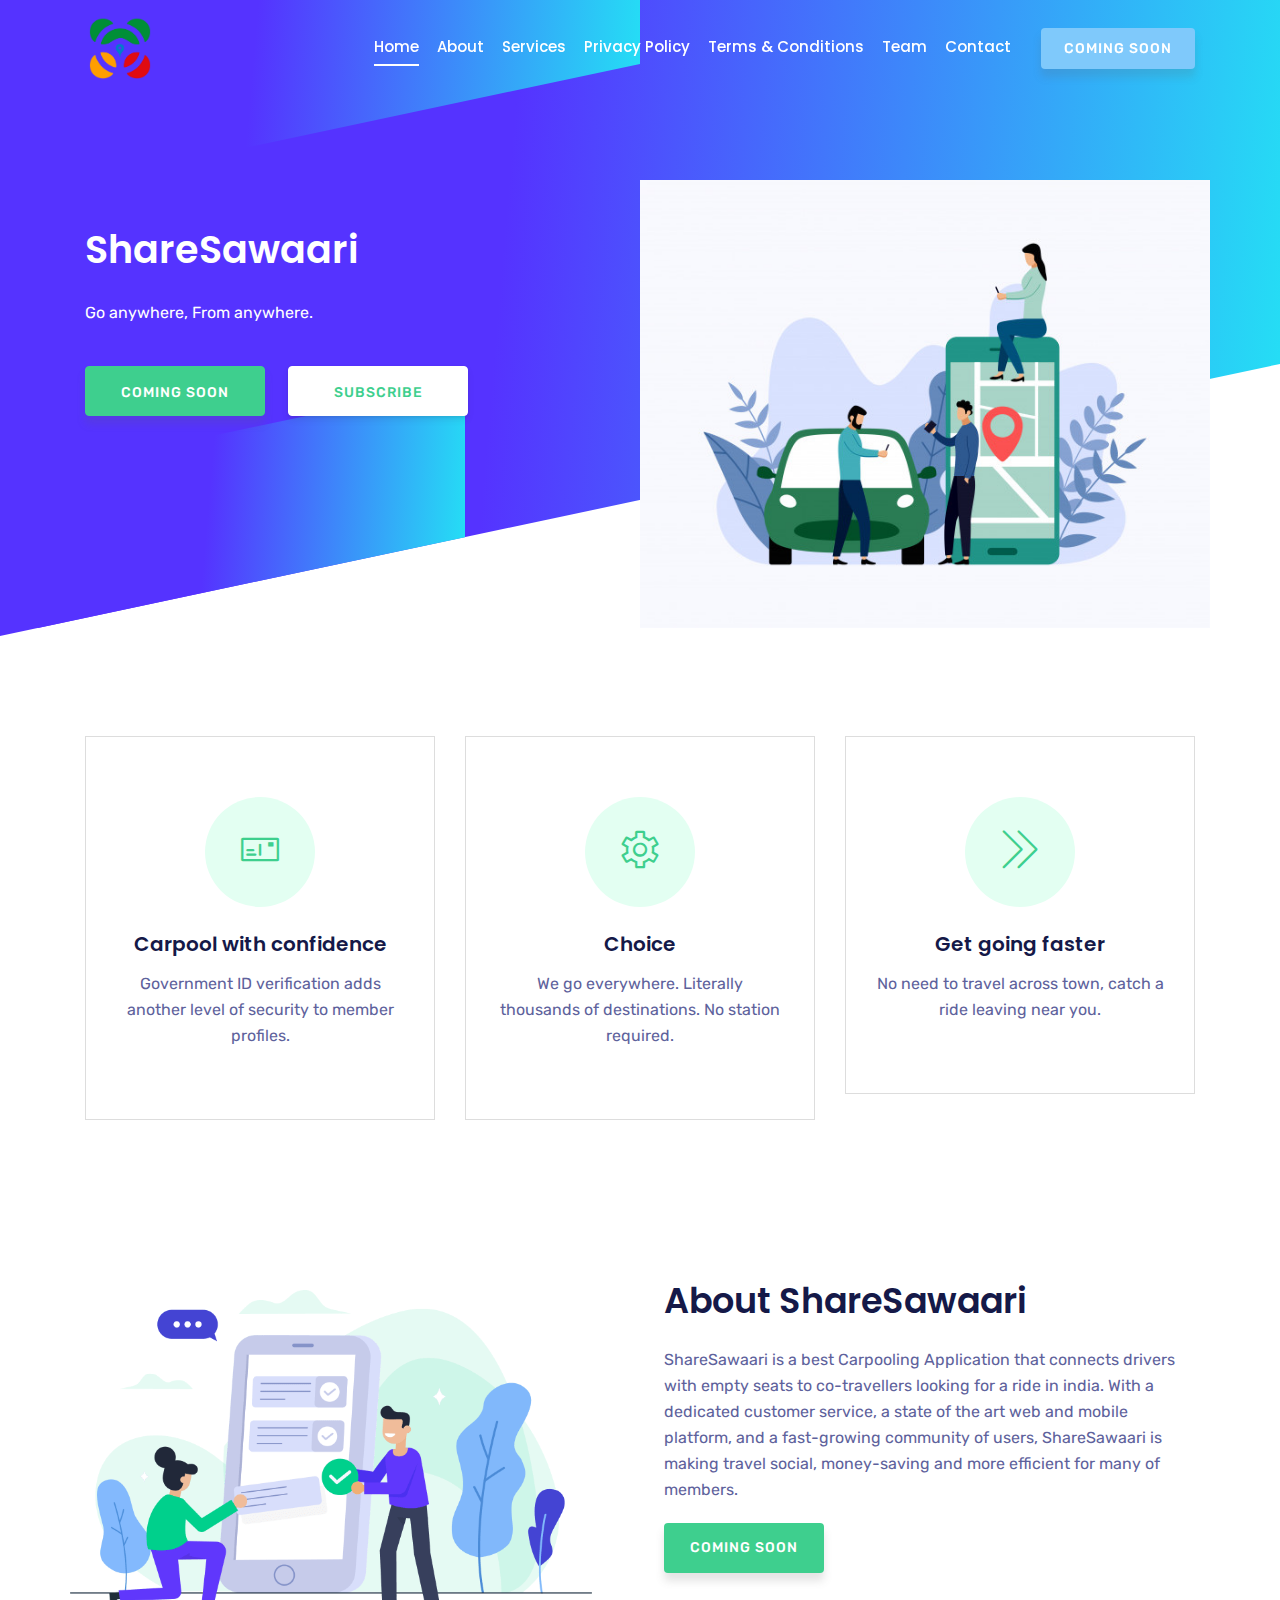
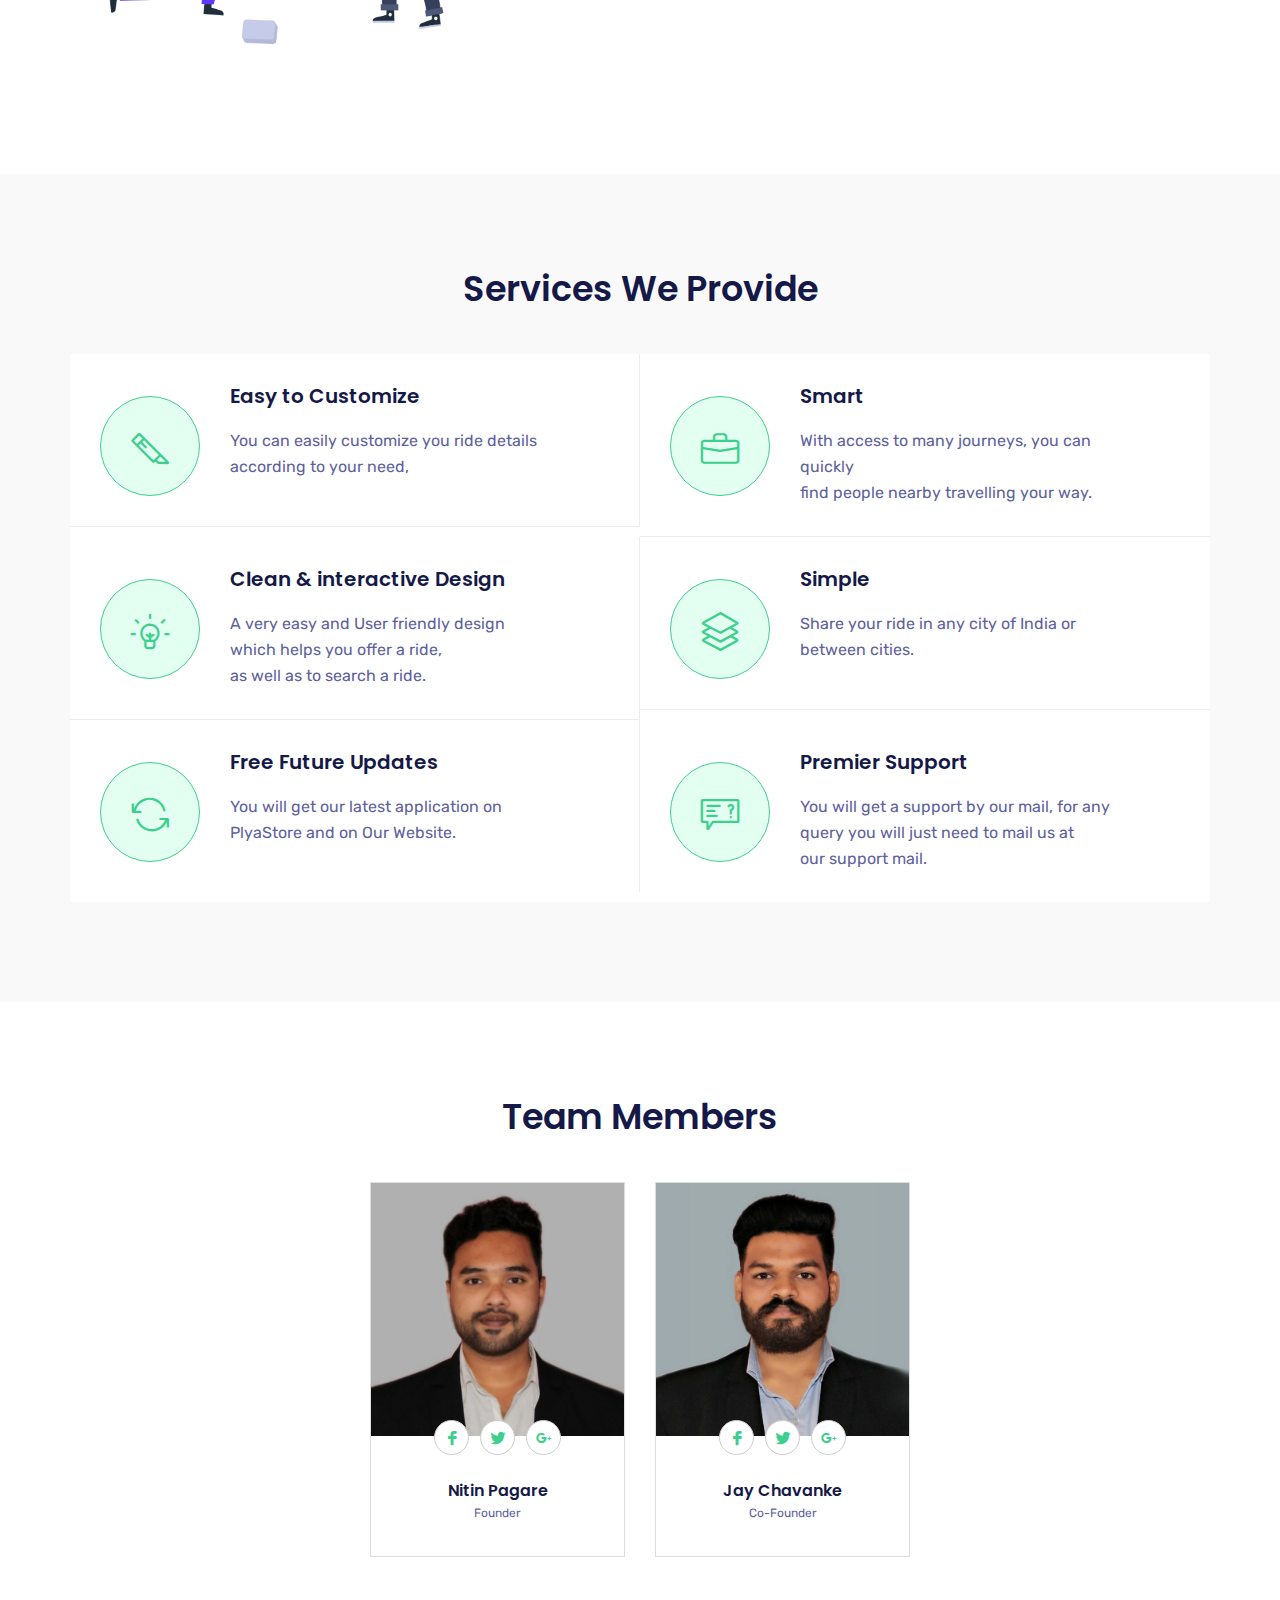
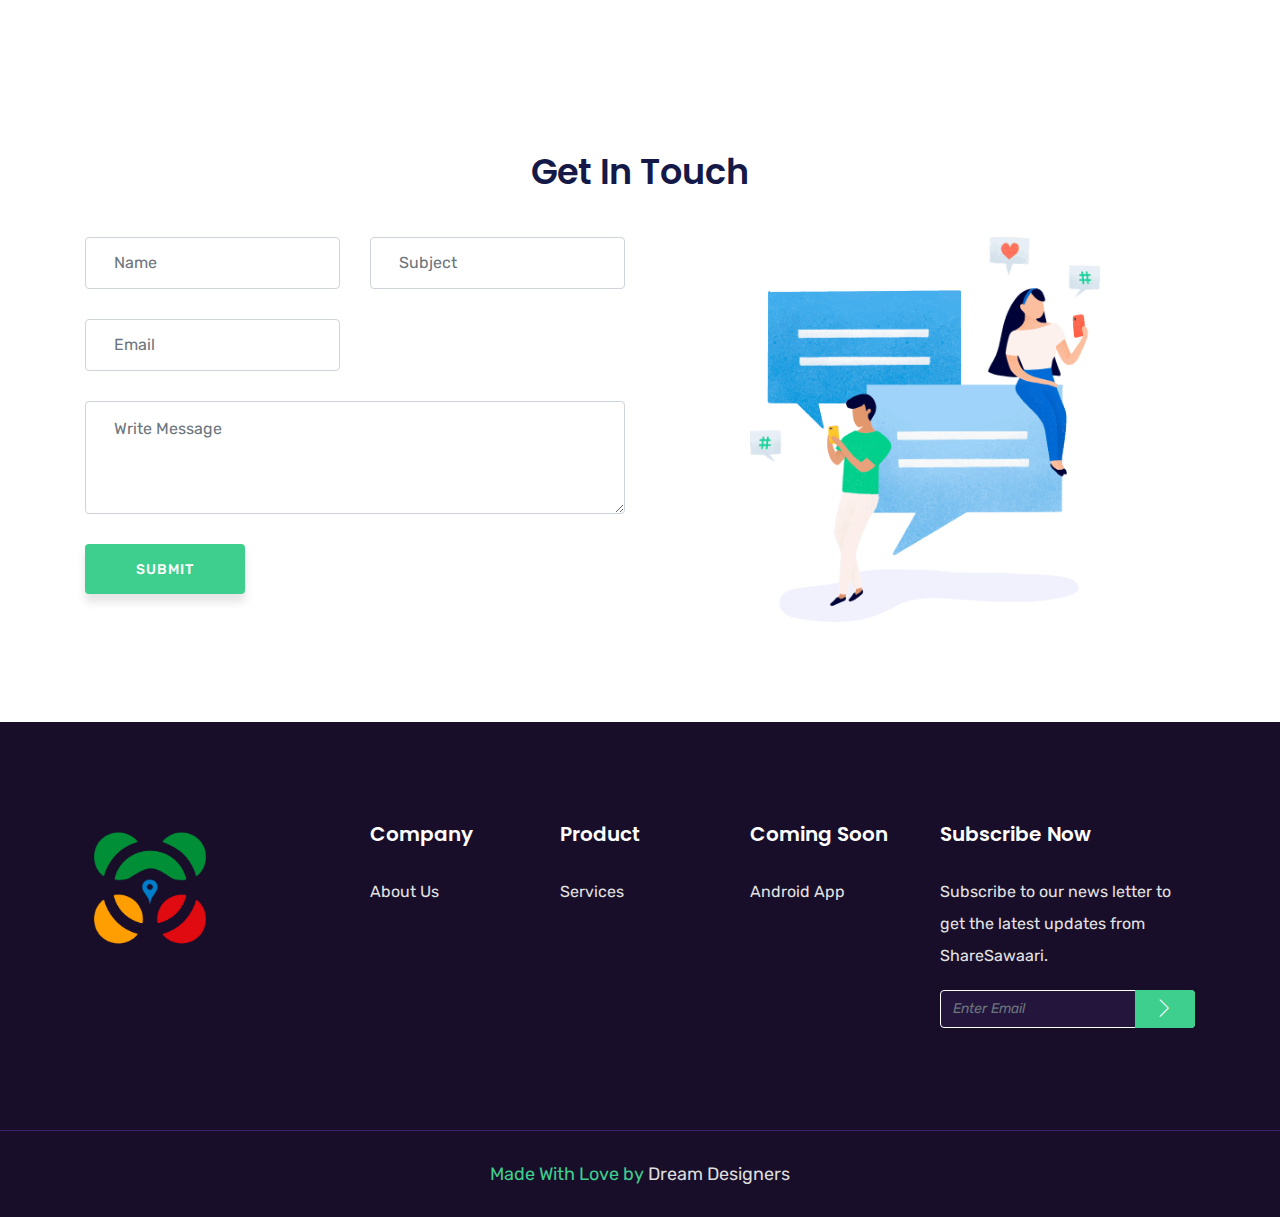
==== commit 5337f102: "Last_Changes" ====
--- a/index.html
+++ b/index.html
@@ -9,7 +9,7 @@
     <meta name="author" content="Grayrids">
     <title>ShareSawaari</title>
     <!--====== Favicon Icon ======-->
-    <link rel="shortcut icon" href="img/Logo.jpg" type="image/png">
+    <link rel="shortcut icon" href="img/sharesawaari.png" type="image/png">
     <!-- Bootstrap CSS -->
     <link rel="stylesheet" href="css/bootstrap.min.css">
     <link rel="stylesheet" href="css/animate.css">
@@ -33,7 +33,7 @@
       </div>
       <nav class="navbar navbar-expand-md bg-inverse fixed-top scrolling-navbar">
         <div class="container">
-          <a href="index.html" class="navbar-brand"><img src="img/Logo.jpg" alt="ShareSawaari_Logo" height="70px" width="70px"></a>       
+          <a href="index.html" class="navbar-brand"><img src="img/sharesawaari.png" alt="ShareSawaari_Logo" height="70px" width="70px"></a>       
           <button class="navbar-toggler" type="button" data-toggle="collapse" data-target="#navbarCollapse" aria-controls="navbarCollapse" aria-expanded="false" aria-label="Toggle navigation">
             <i class="lni-menu"></i>
           </button>
@@ -49,10 +49,10 @@
                 <a class="nav-link page-scroll" href="#features">Services</a>
               </li>                            
               <li class="nav-item">
-                <a class="nav-link page-scroll" href="#">Privacy Policy</a>
+                <a class="nav-link page-scroll" href="pp.html">Privacy Policy</a>
               </li>       
               <li class="nav-item">
-                <a class="nav-link page-scroll" href="#">Terms & Conditions</a>
+                <a class="nav-link page-scroll" href="tandc.html">Terms & Conditions</a>
               </li>     
               <li class="nav-item">
                 <a class="nav-link page-scroll" href="#team">Team</a>
@@ -64,7 +64,7 @@
                 <a class="nav-link page-scroll" href="#contact">Contact</a>
               </li> 
               <li class="nav-item">
-                <a class="btn btn-singin" href="#">Download App</a>
+                <a class="btn btn-singin" href="#">Coming Soon</a>
               </li>
             </ul>
           </div>
@@ -77,7 +77,7 @@
               <h2 class="head-title">ShareSawaari</h2>
               <p>Go anywhere, From anywhere.</p>
               <div class="header-button">
-                <a href="#" rel="nofollow" target="_blank" class="btn btn-border-filled">Download App</a>
+                <a href="#" rel="nofollow" target="_blank" class="btn btn-border-filled">Coming Soon</a>
                 <a href="#footer-Content" rel="nofollow" target="" class="btn btn-border page-scroll">Subscribe</a>
               </div>
             </div>
@@ -157,7 +157,7 @@
               <h3>About ShareSawaari</h3>
               <p>ShareSawaari is a best Carpooling Application that connects drivers with empty seats to co-travellers looking for a ride in india. With a dedicated customer service, a state of the art web and mobile platform, and a fast-growing community of users, ShareSawaari is making travel social, money-saving and more efficient for many of members.</p>
 
-              <a class="btn btn-common" href="#">Download App</a>
+              <a class="btn btn-common" href="#">Coming Soon</a>
             </div>
           </div>
           <!-- End Col -->
@@ -805,9 +805,9 @@
     <!-- Our Pricing Plan Section End --> 
 
     <!-- Client Testimoninals Section Start -->
-    <section id="testimonial" class="section">
+    <!--<section id="testimonial" class="section">
       <div class="container right-position">
-        <!-- Start Row -->
+       
         <div class="row">
           <div class="col-md-12 col-sm-12">
             <div class="video-promo-content text-center">
@@ -819,12 +819,11 @@
             </div>
           </div>
         </div>
-        <!-- End Row -->
-        <!-- Start Row -->
+       
         <div class="row justify-content-center testimonial-area">
           <div class="col-lg-10 col-md-12 col-sm-12 col-xs-12 pr-20 pl-20" style="overflow: hidden;padding-bottom: 60px">
             <div id="client-testimonial" class="text-center owl-carousel">
-              <!-- <div class="item">
+               <div class="item">
                 <div class="testimonial-item">
                   <div class="content-inner">
                     <p class="description">Appropriately implement one-to-one catalysts for change <br> vis-a-vis wireless catalysts for change. Enthusiastically architect <br> adaptive e-tailers after sustainable total linkage. Appropriately <br> implement one-to-one catalysts for change.</p>
@@ -875,7 +874,7 @@
                     <img src="img/testimonial/01.png" alt="">
                   </div>
                 </div>
-              </div> -->
+              </div> 
               <div class="item">
                 <div class="testimonial-item">
                   <div class="content-inner">
@@ -906,9 +905,9 @@
             </div>
           </div>
         </div>
-        <!-- End Row -->
+        
       </div>
-    </section>
+    </section>-->
     <!-- Client Testimoninals Section End --> 
 
 
@@ -1176,12 +1175,12 @@
                   <div class="help-block with-errors"></div>
                 </div>                                 
               </div>
-              <div class="col-md-6">
+              <!-- <div class="col-md-6">
                 <div class="form-group">
                   <input type="text" placeholder="Budget" id="budget" class="form-control" name="budget" required data-error="Please enter your Budget">
                   <div class="help-block with-errors"></div>
                 </div> 
-              </div>
+              </div> -->
               <div class="col-md-12">
                 <div class="form-group"> 
                   <textarea class="form-control" id="message"  name="message" placeholder="Write Message" rows="4" data-error="Write your message" required></textarea>
@@ -1236,7 +1235,7 @@
             <div class="col-lg-3 col-md-6 col-sm-6 col-xs-6 col-mb-12">
               
               <div class="">
-               <img src="img/Logo.jpg" alt="ShareSawaari_Logo" height="130px" width="130px">
+               <img src="img/sharesawaari.png" alt="ShareSawaari_Logo" height="130px" width="130px">
               </div>
             </div>
              <!-- End Col -->
@@ -1270,7 +1269,7 @@
               <!-- Start Col -->
             <div class="col-lg-2 col-md-6 col-sm-6 col-xs-6 col-mb-12">
               <div class="widget">
-                <h3 class="block-title">Download App</h3>
+                <h3 class="block-title">Coming Soon</h3>
                 <ul class="menu">
                   <li><a href="#">  Android App</a></li>
                   <!-- <li><a href="#">- IOS App</a></li>
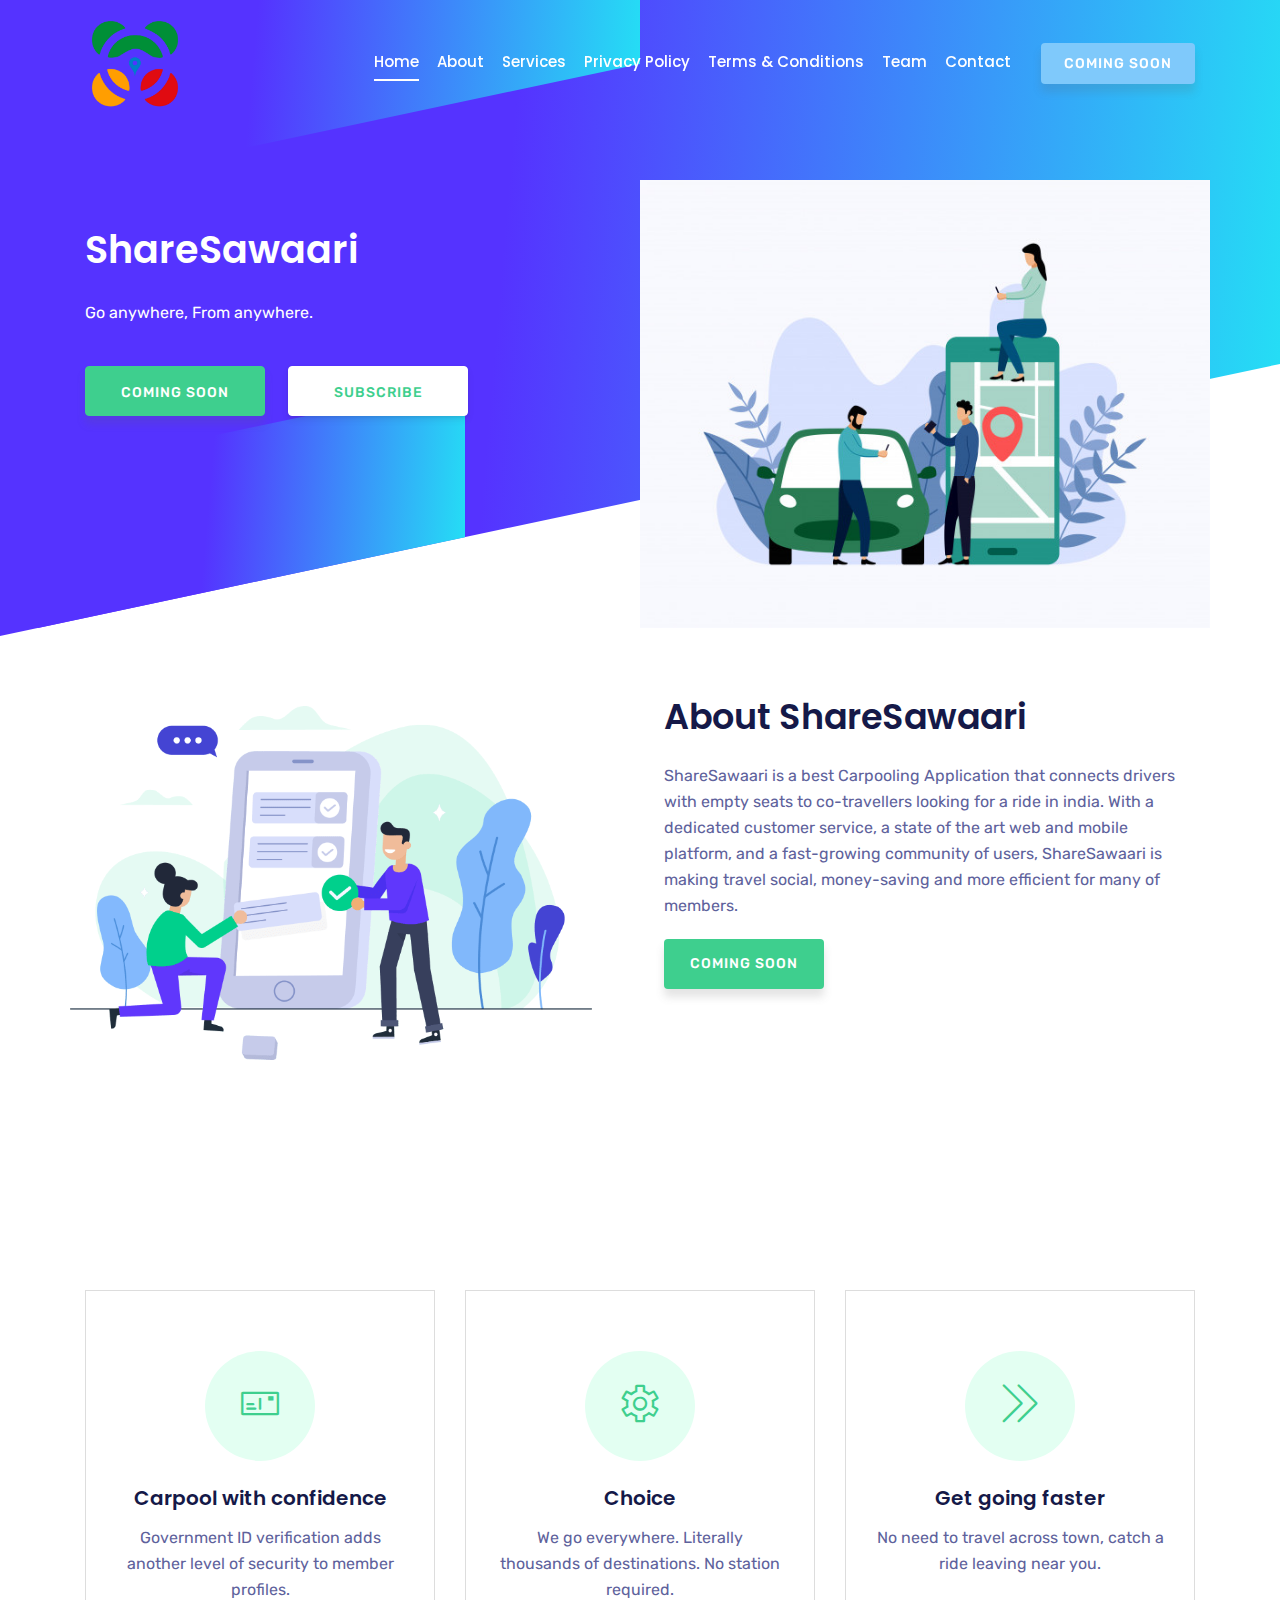
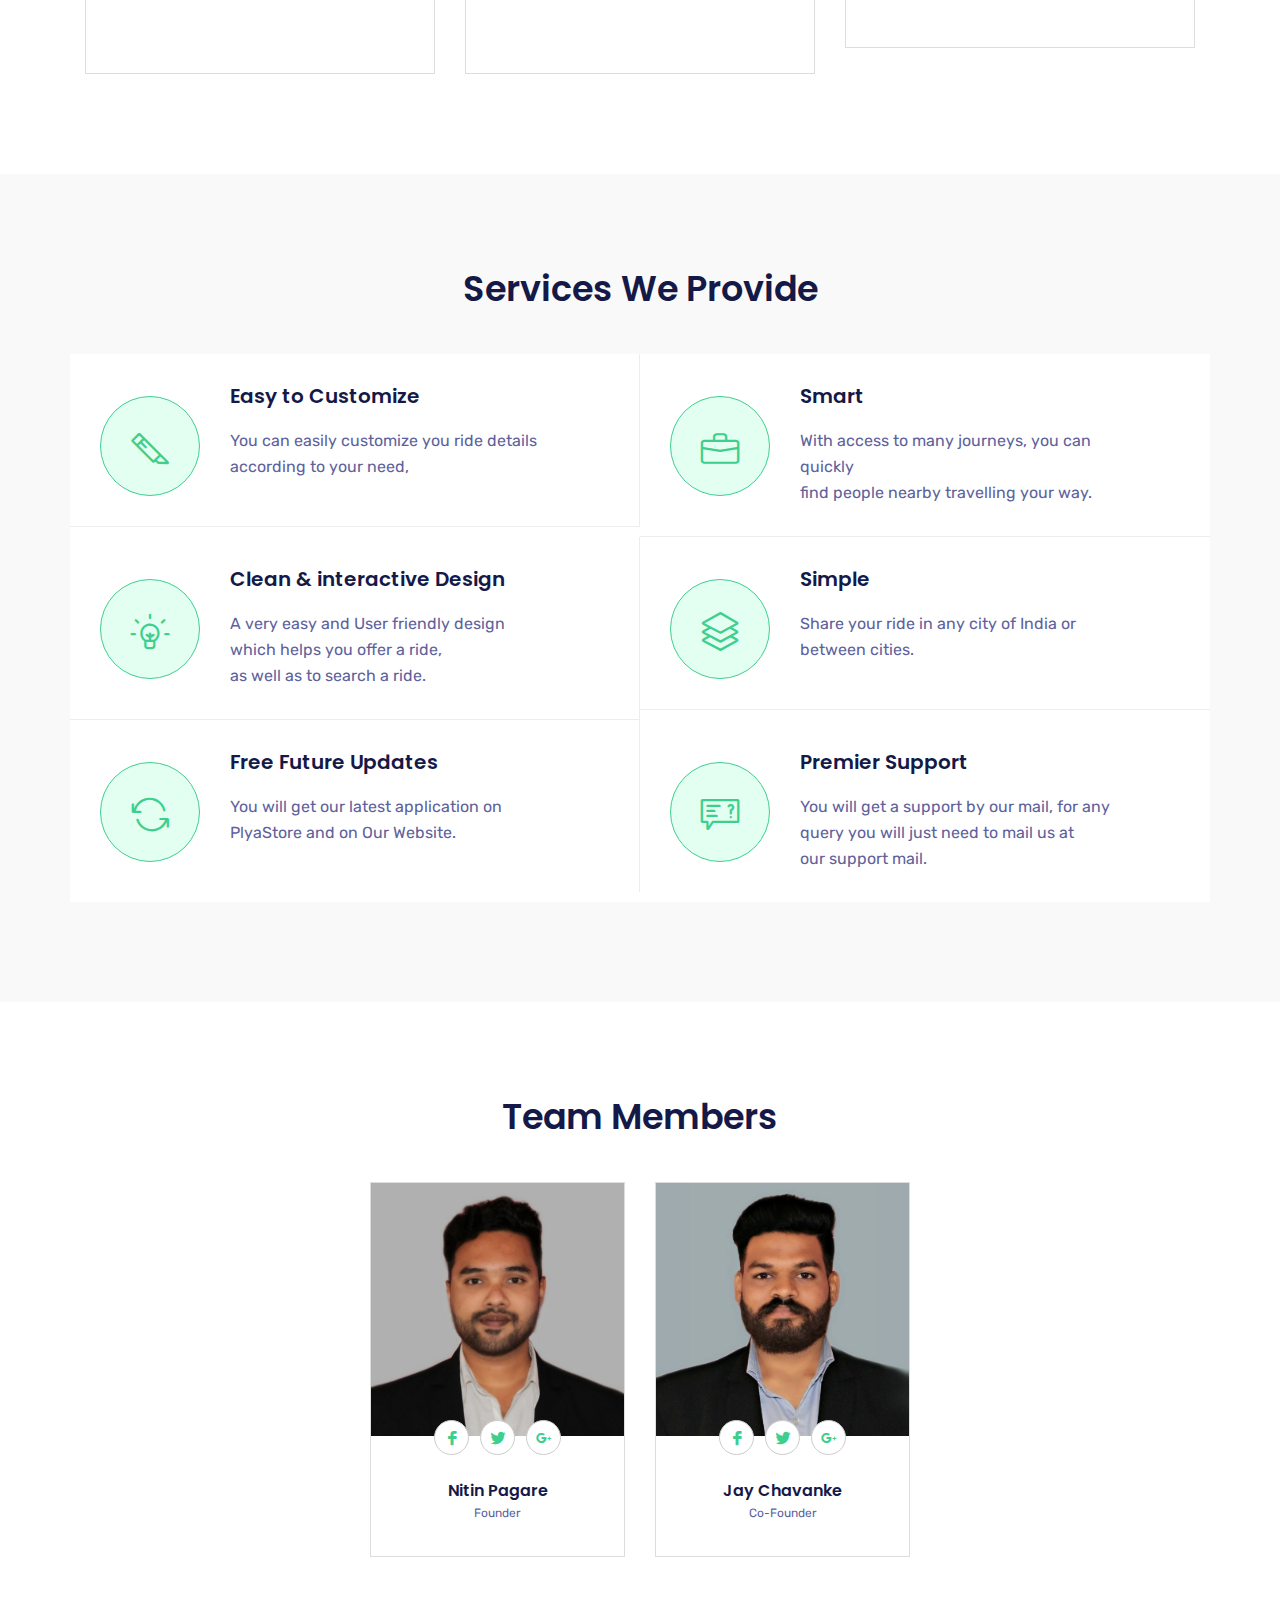
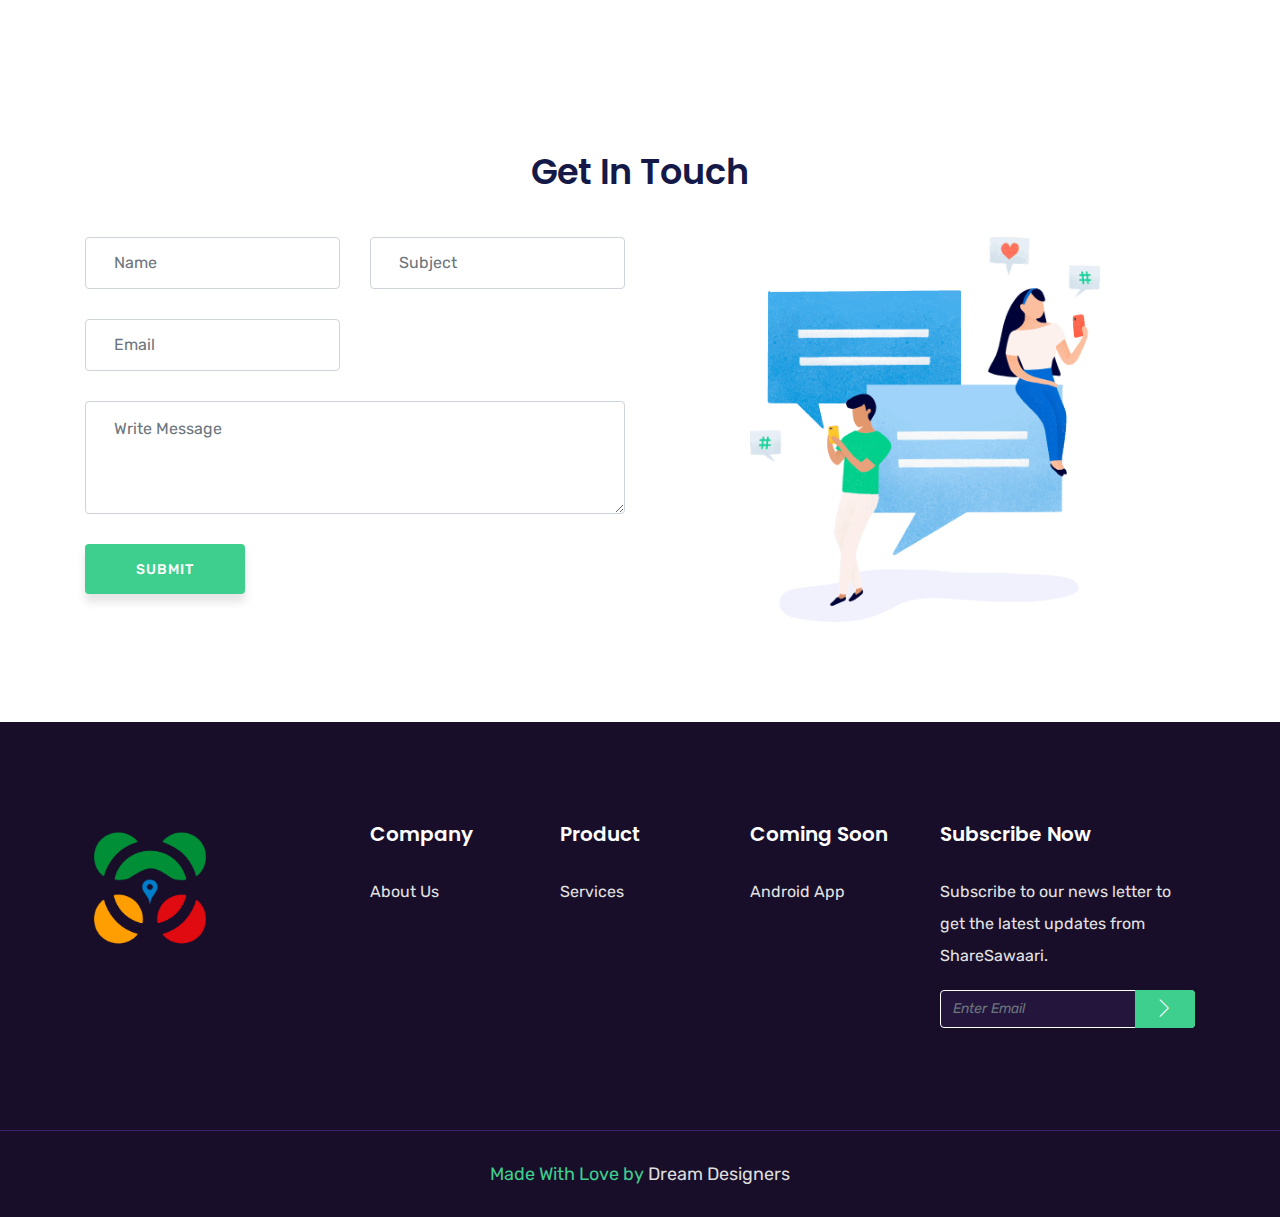
==== commit 72b5aa93: "Final_Changes" ====
--- a/index.html
+++ b/index.html
@@ -33,7 +33,7 @@
       </div>
       <nav class="navbar navbar-expand-md bg-inverse fixed-top scrolling-navbar">
         <div class="container">
-          <a href="index.html" class="navbar-brand"><img src="img/sharesawaari.png" alt="ShareSawaari_Logo" height="70px" width="70px"></a>       
+          <a href="index.html" class="navbar-brand"><img src="img/sharesawaari.png" alt="ShareSawaari_Logo" height="100px" width="100px"></a>       
           <button class="navbar-toggler" type="button" data-toggle="collapse" data-target="#navbarCollapse" aria-controls="navbarCollapse" aria-expanded="false" aria-label="Toggle navigation">
             <i class="lni-menu"></i>
           </button>
@@ -43,7 +43,7 @@
                 <a class="nav-link page-scroll" href="#home">Home</a>
               </li>
               <li class="nav-item">
-                <a class="nav-link page-scroll" href="#services">About</a>
+                <a class="nav-link page-scroll" href="#business-plan">About</a>
               </li>  
               <li class="nav-item">
                 <a class="nav-link page-scroll" href="#features">Services</a>
@@ -93,6 +93,39 @@
     <!-- Header Section End --> 
 
 
+    
+
+
+
+    <!-- Business Plan Section Start -->
+    <section id="business-plan">
+      <div class="container">
+
+        <div class="row">
+          <!-- Start Col -->
+          <div class="col-lg-6 col-md-12 pl-0 pt-70 pr-5">
+            <div class="business-item-img">
+              <img src="img/business/business-img.png" class="img-fluid" alt="">
+            </div>
+          </div>
+          <!-- End Col -->
+          <!-- Start Col -->
+          <div class="col-lg-6 col-md-12 pl-4">
+            <div class="business-item-info">
+              <h3>About ShareSawaari</h3>
+              <p>ShareSawaari is a best Carpooling Application that connects drivers with empty seats to co-travellers looking for a ride in india. With a dedicated customer service, a state of the art web and mobile platform, and a fast-growing community of users, ShareSawaari is making travel social, money-saving and more efficient for many of members.</p>
+
+              <a class="btn btn-common" href="#">Coming Soon</a>
+            </div>
+          </div>
+          <!-- End Col -->
+
+        </div>
+      </div>
+    </section>
+    <!-- Business Plan Section End -->
+
+
     <!-- Services Section Start -->
     <section id="services" class="section">
       <div class="container">
@@ -136,38 +169,6 @@
       </div>
     </section>
     <!-- Services Section End -->
-
-
-
-    <!-- Business Plan Section Start -->
-    <section id="business-plan">
-      <div class="container">
-
-        <div class="row">
-          <!-- Start Col -->
-          <div class="col-lg-6 col-md-12 pl-0 pt-70 pr-5">
-            <div class="business-item-img">
-              <img src="img/business/business-img.png" class="img-fluid" alt="">
-            </div>
-          </div>
-          <!-- End Col -->
-          <!-- Start Col -->
-          <div class="col-lg-6 col-md-12 pl-4">
-            <div class="business-item-info">
-              <h3>About ShareSawaari</h3>
-              <p>ShareSawaari is a best Carpooling Application that connects drivers with empty seats to co-travellers looking for a ride in india. With a dedicated customer service, a state of the art web and mobile platform, and a fast-growing community of users, ShareSawaari is making travel social, money-saving and more efficient for many of members.</p>
-
-              <a class="btn btn-common" href="#">Coming Soon</a>
-            </div>
-          </div>
-          <!-- End Col -->
-
-        </div>
-      </div>
-    </section>
-    <!-- Business Plan Section End -->
-
-
 
     <!-- Cool Fetatures Section Start -->
     <section id="features" class="section">
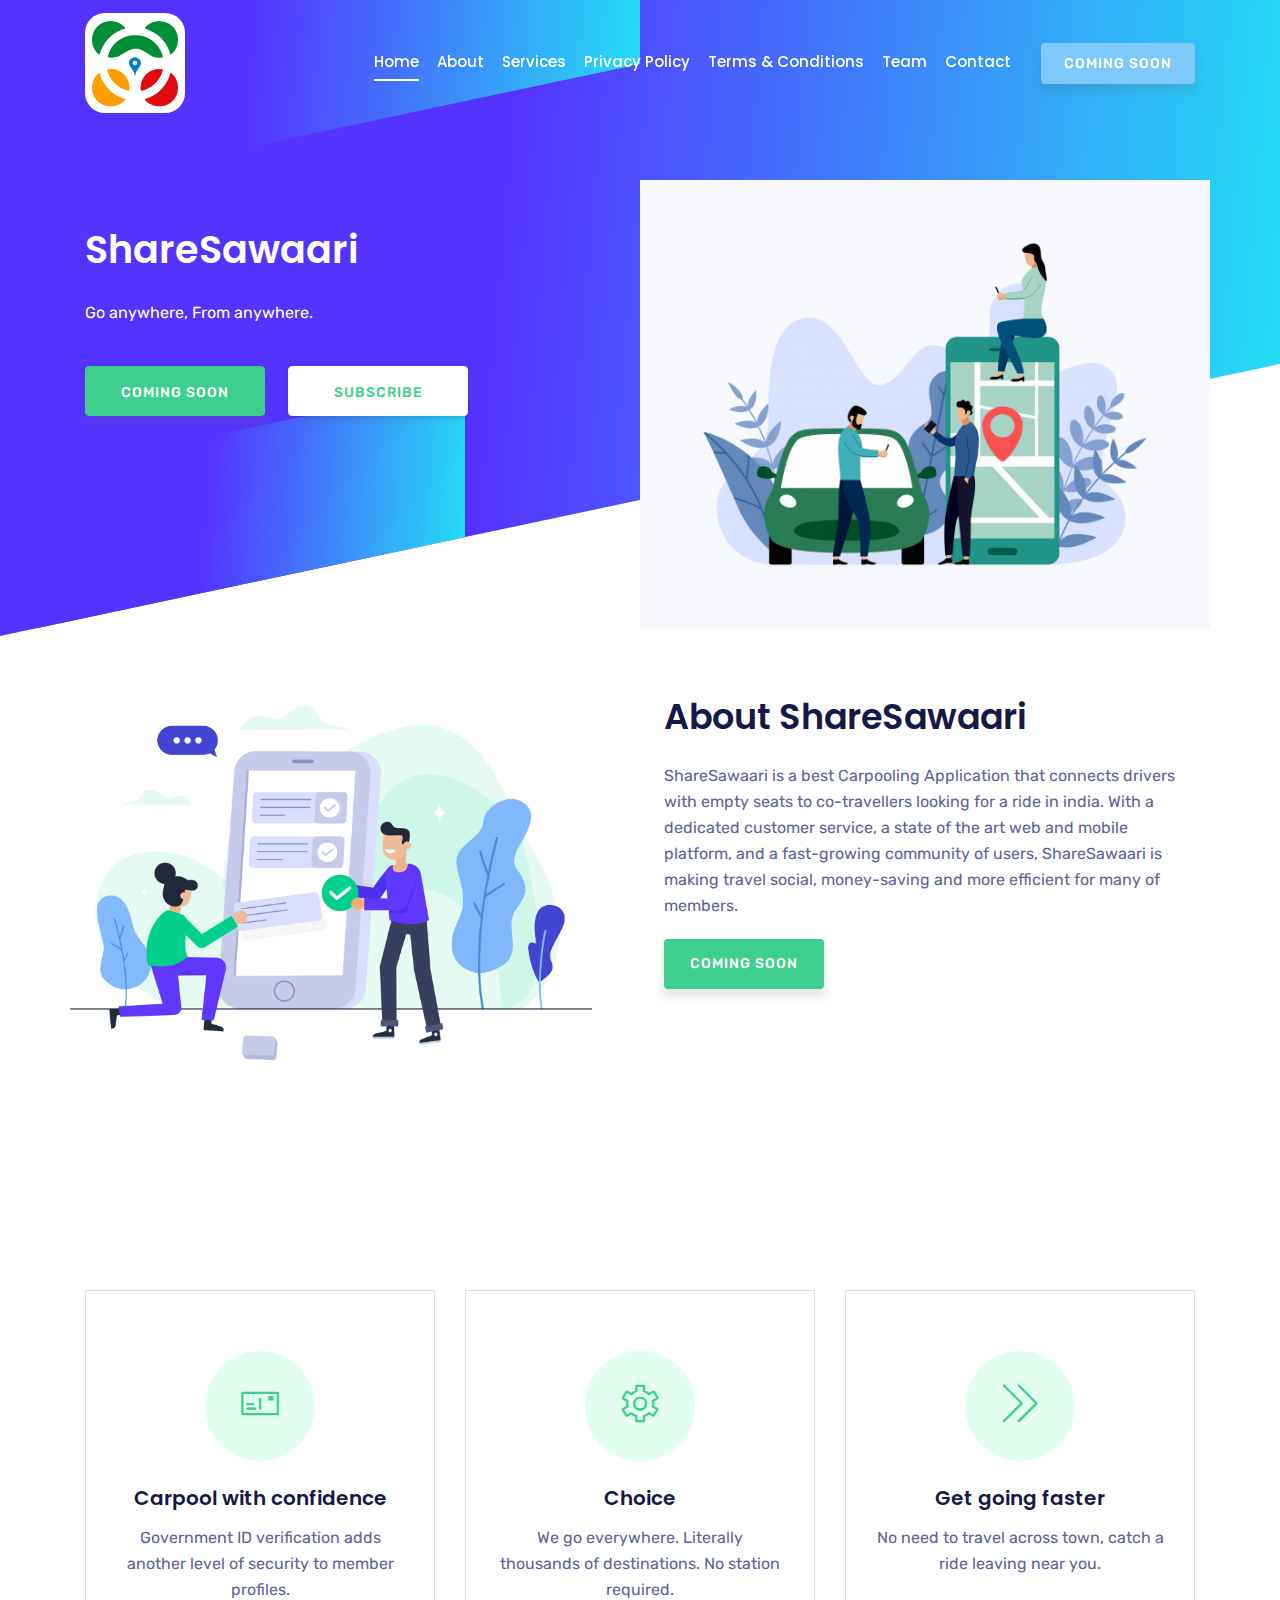
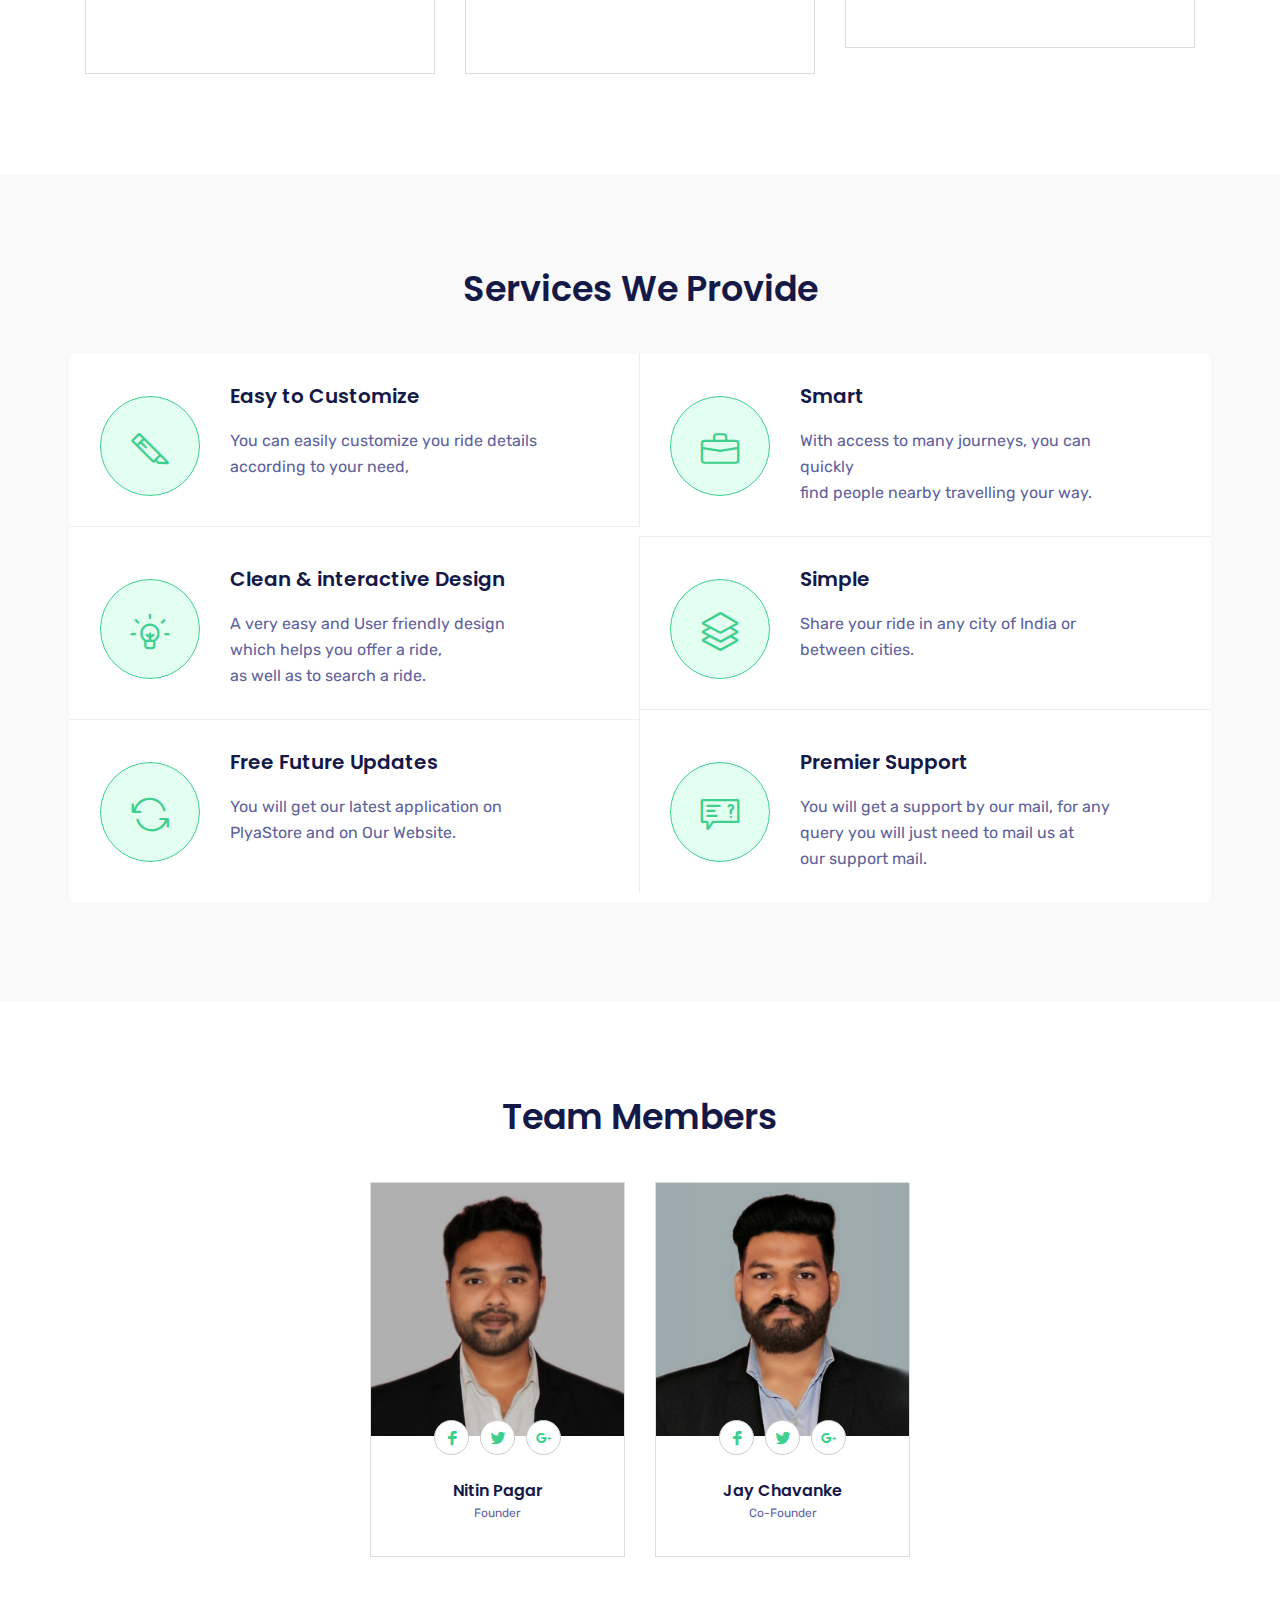
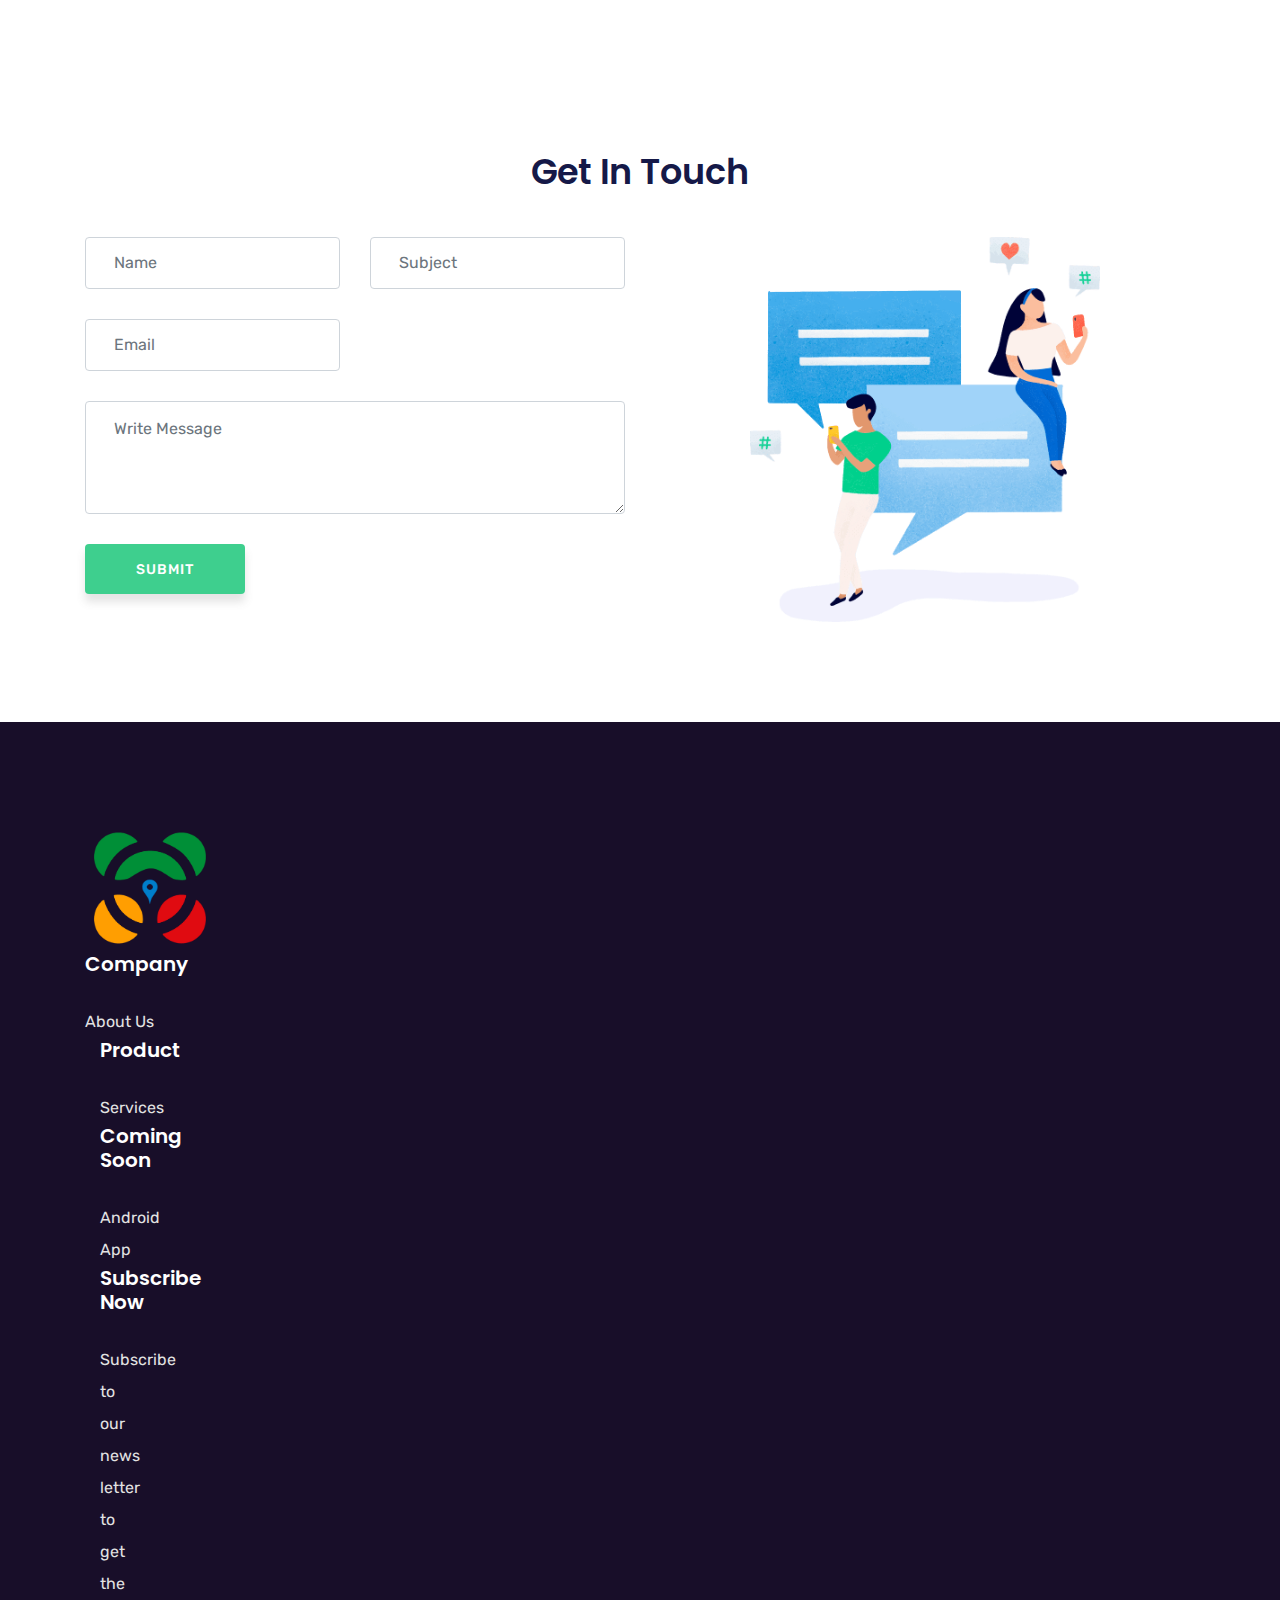
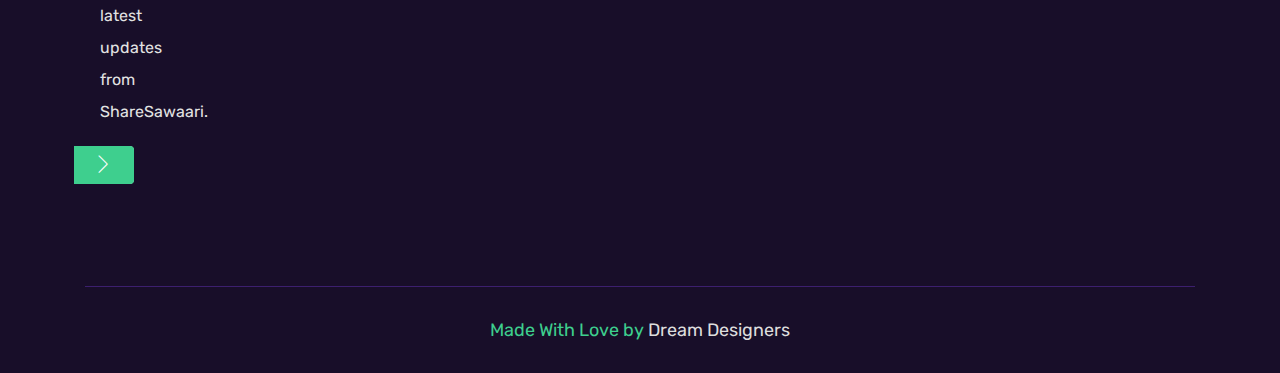
==== commit 831d3266: "Final_logo_Name_change" ====
--- a/index.html
+++ b/index.html
@@ -33,7 +33,7 @@
       </div>
       <nav class="navbar navbar-expand-md bg-inverse fixed-top scrolling-navbar">
         <div class="container">
-          <a href="index.html" class="navbar-brand"><img src="img/sharesawaari.png" alt="ShareSawaari_Logo" height="100px" width="100px"></a>       
+          <a href="index.html" class="navbar-brand"><img src="img/sharesawaari.png" alt="ShareSawaari_Logo" height="100px" width="100px" class="circle-icon"></a>       
           <button class="navbar-toggler" type="button" data-toggle="collapse" data-target="#navbarCollapse" aria-controls="navbarCollapse" aria-expanded="false" aria-label="Toggle navigation">
             <i class="lni-menu"></i>
           </button>
@@ -973,7 +973,7 @@
                   </ul>
                 </div>
                 <div class="team-inner text-center">
-                  <h5 class="team-title">Nitin Pagare</h5>
+                  <h5 class="team-title">Nitin Pagar</h5>
                   <p>Founder</p>
                 </div>
               </div>
@@ -1236,7 +1236,7 @@
             <div class="col-lg-3 col-md-6 col-sm-6 col-xs-6 col-mb-12">
               
               <div class="">
-               <img src="img/sharesawaari.png" alt="ShareSawaari_Logo" height="130px" width="130px">
+               <img src="img/sharesawaari.png" alt="ShareSawaari_Logo" height="130px" width="130px" class="circle-icon>
               </div>
             </div>
              <!-- End Col -->
--- a/css/main.css
+++ b/css/main.css
@@ -67,6 +67,12 @@
 /* ==========================================================================
    Section Title
    ========================================================================== */
+
+   .circle-icon {
+    background: #ffffff;
+    padding:0px;
+    border-radius: 20%;
+}
 .section {
   padding: 130px 0px; }
 
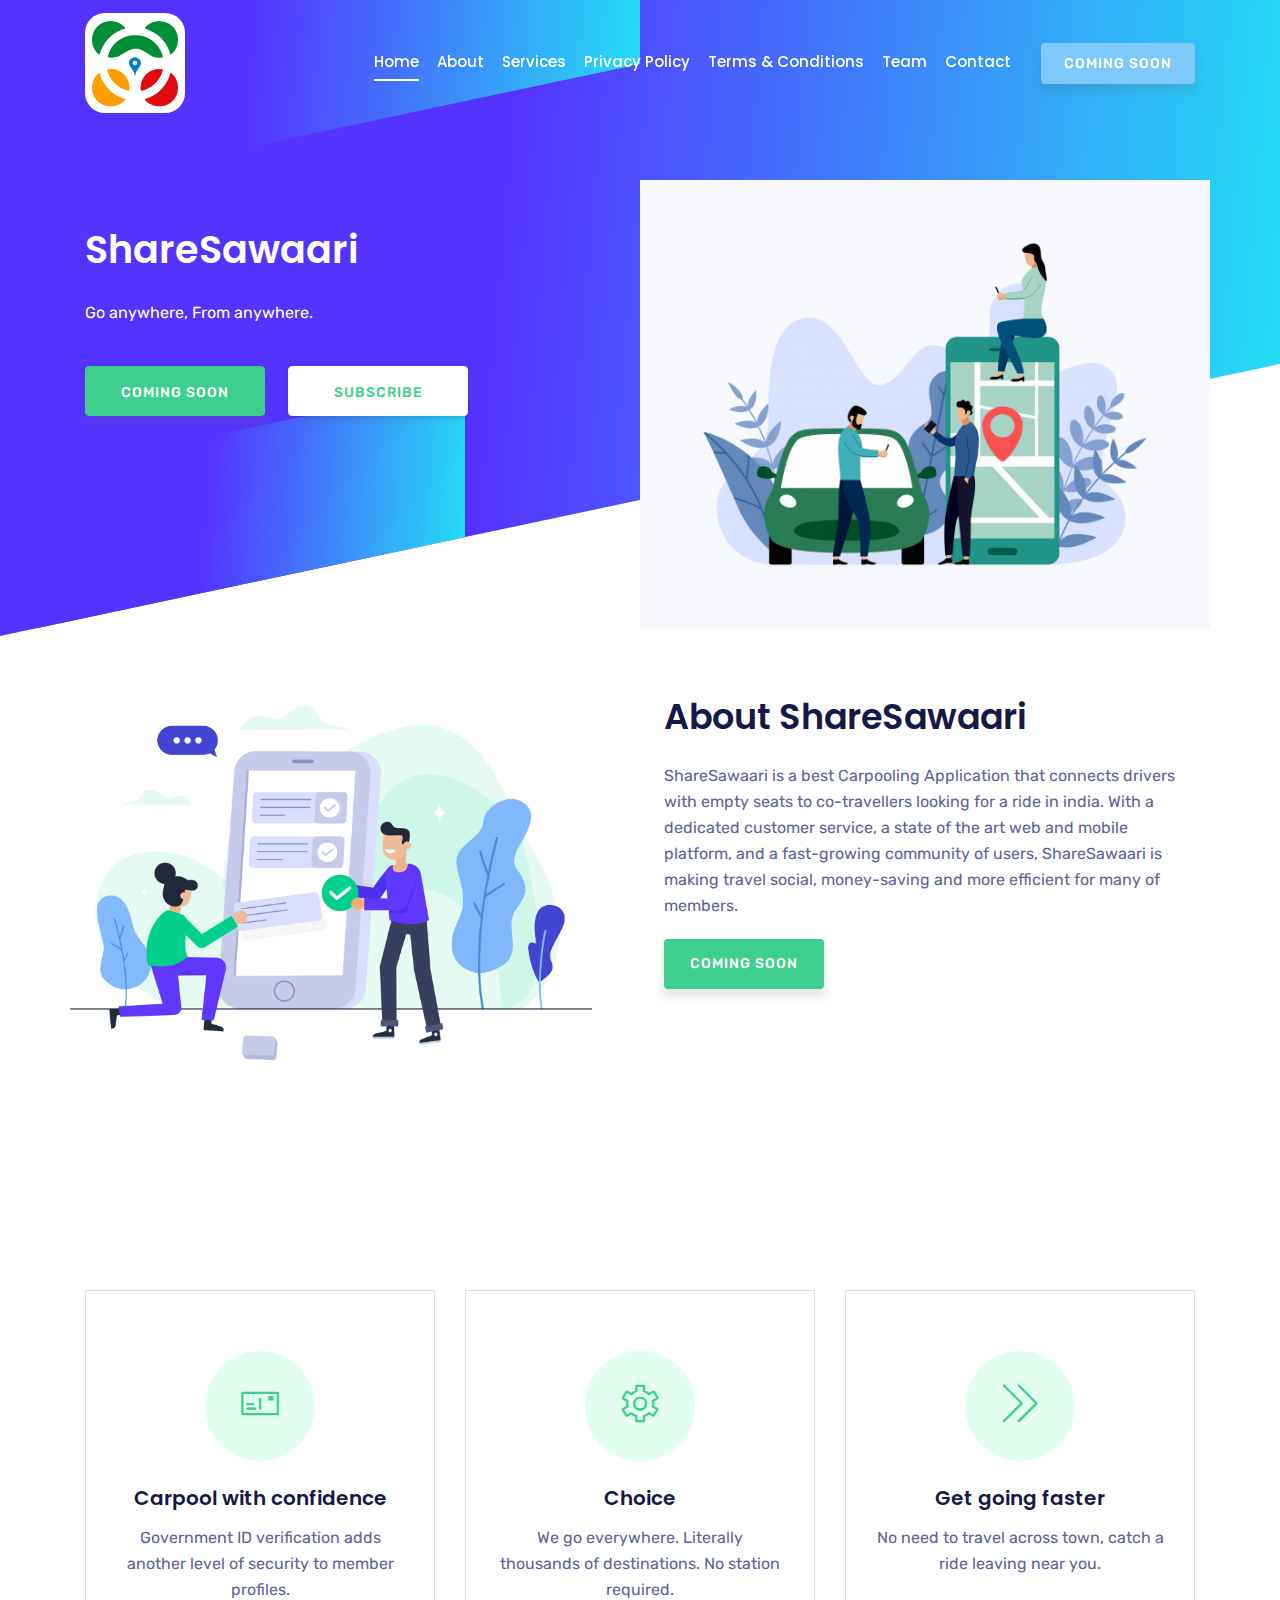
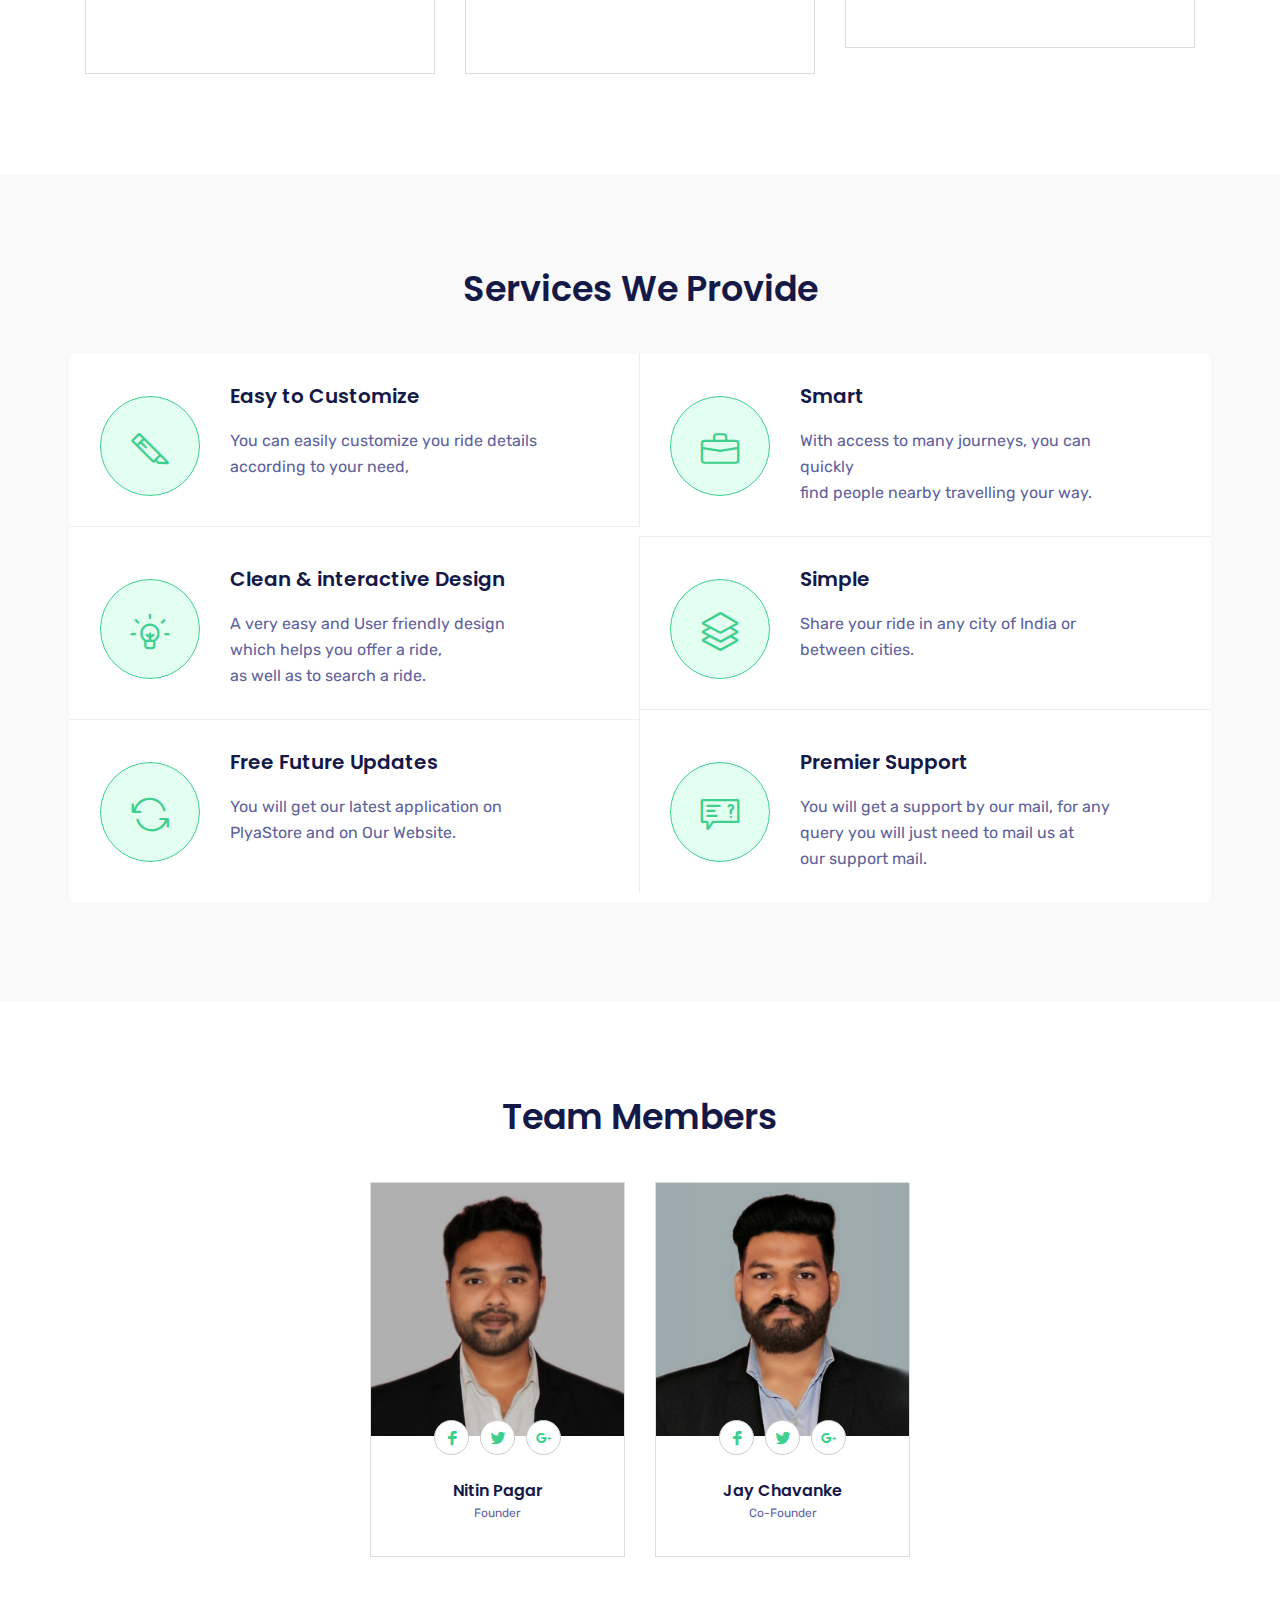
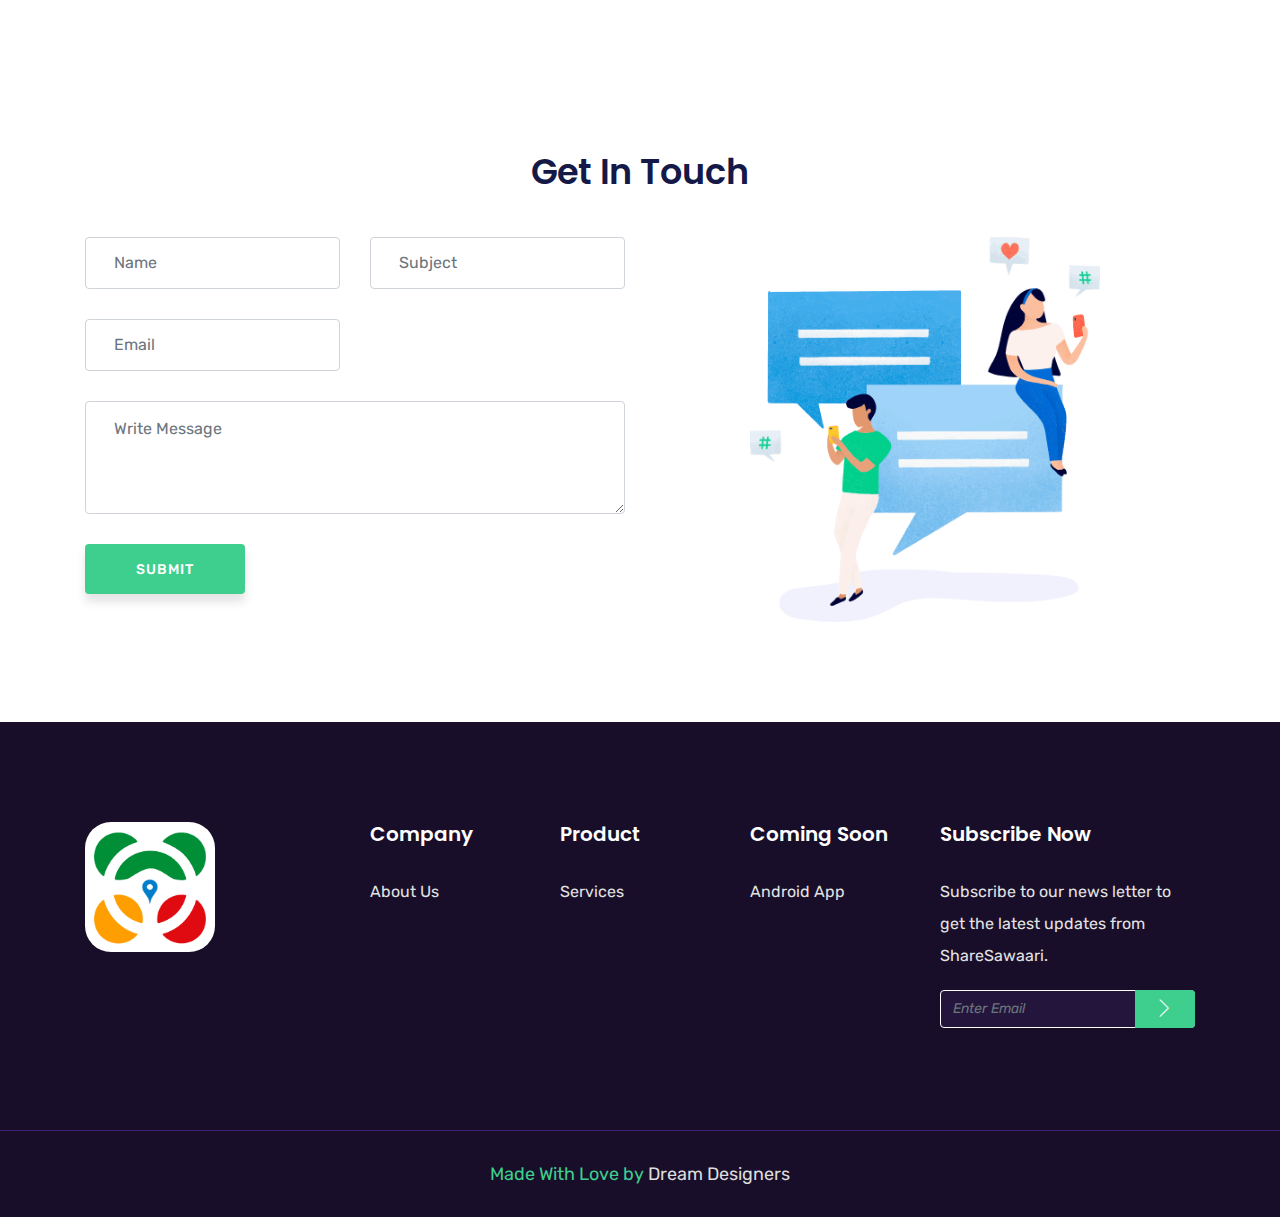
==== commit f162e861: "Final_Changes" ====
--- a/index.html
+++ b/index.html
@@ -1236,7 +1236,7 @@
             <div class="col-lg-3 col-md-6 col-sm-6 col-xs-6 col-mb-12">
               
               <div class="">
-               <img src="img/sharesawaari.png" alt="ShareSawaari_Logo" height="130px" width="130px" class="circle-icon>
+               <img src="img/sharesawaari.png" alt="ShareSawaari_Logo" height="130px" width="130px" class="circle-icon">
               </div>
             </div>
              <!-- End Col -->
